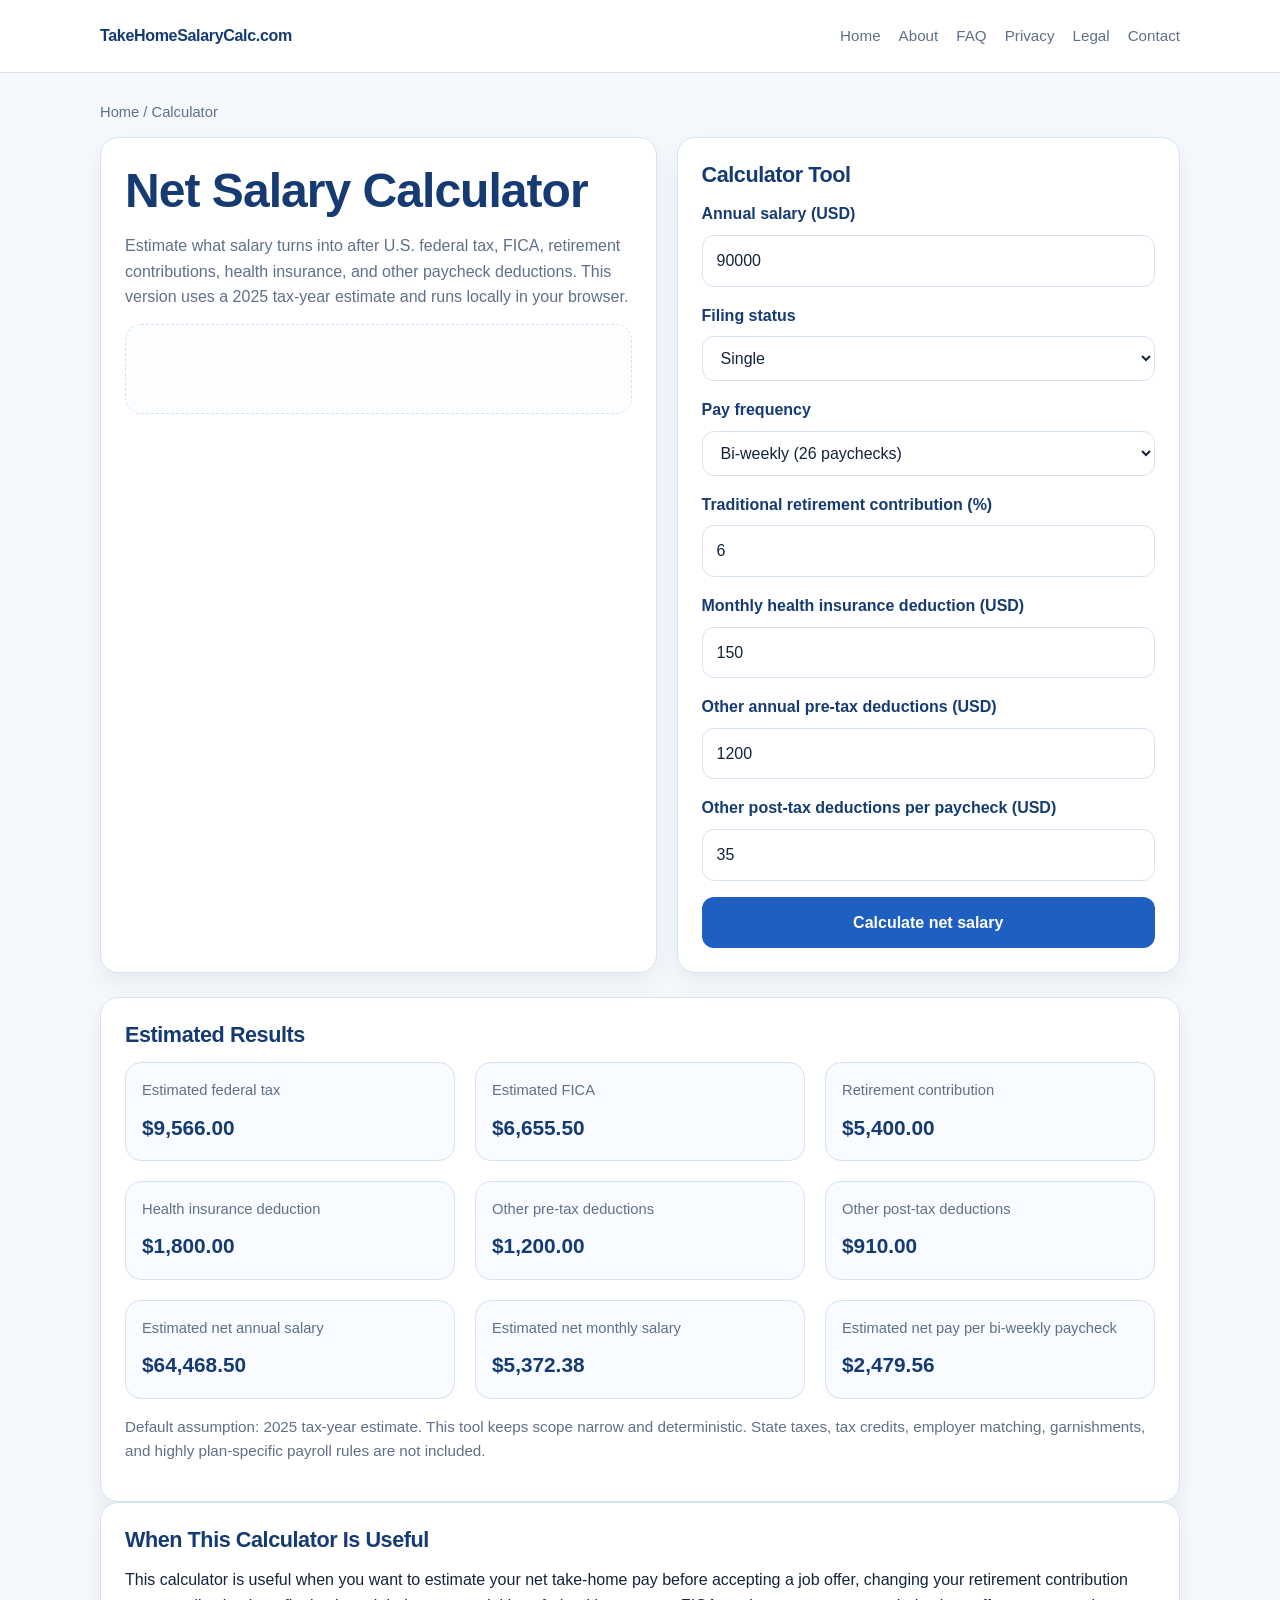
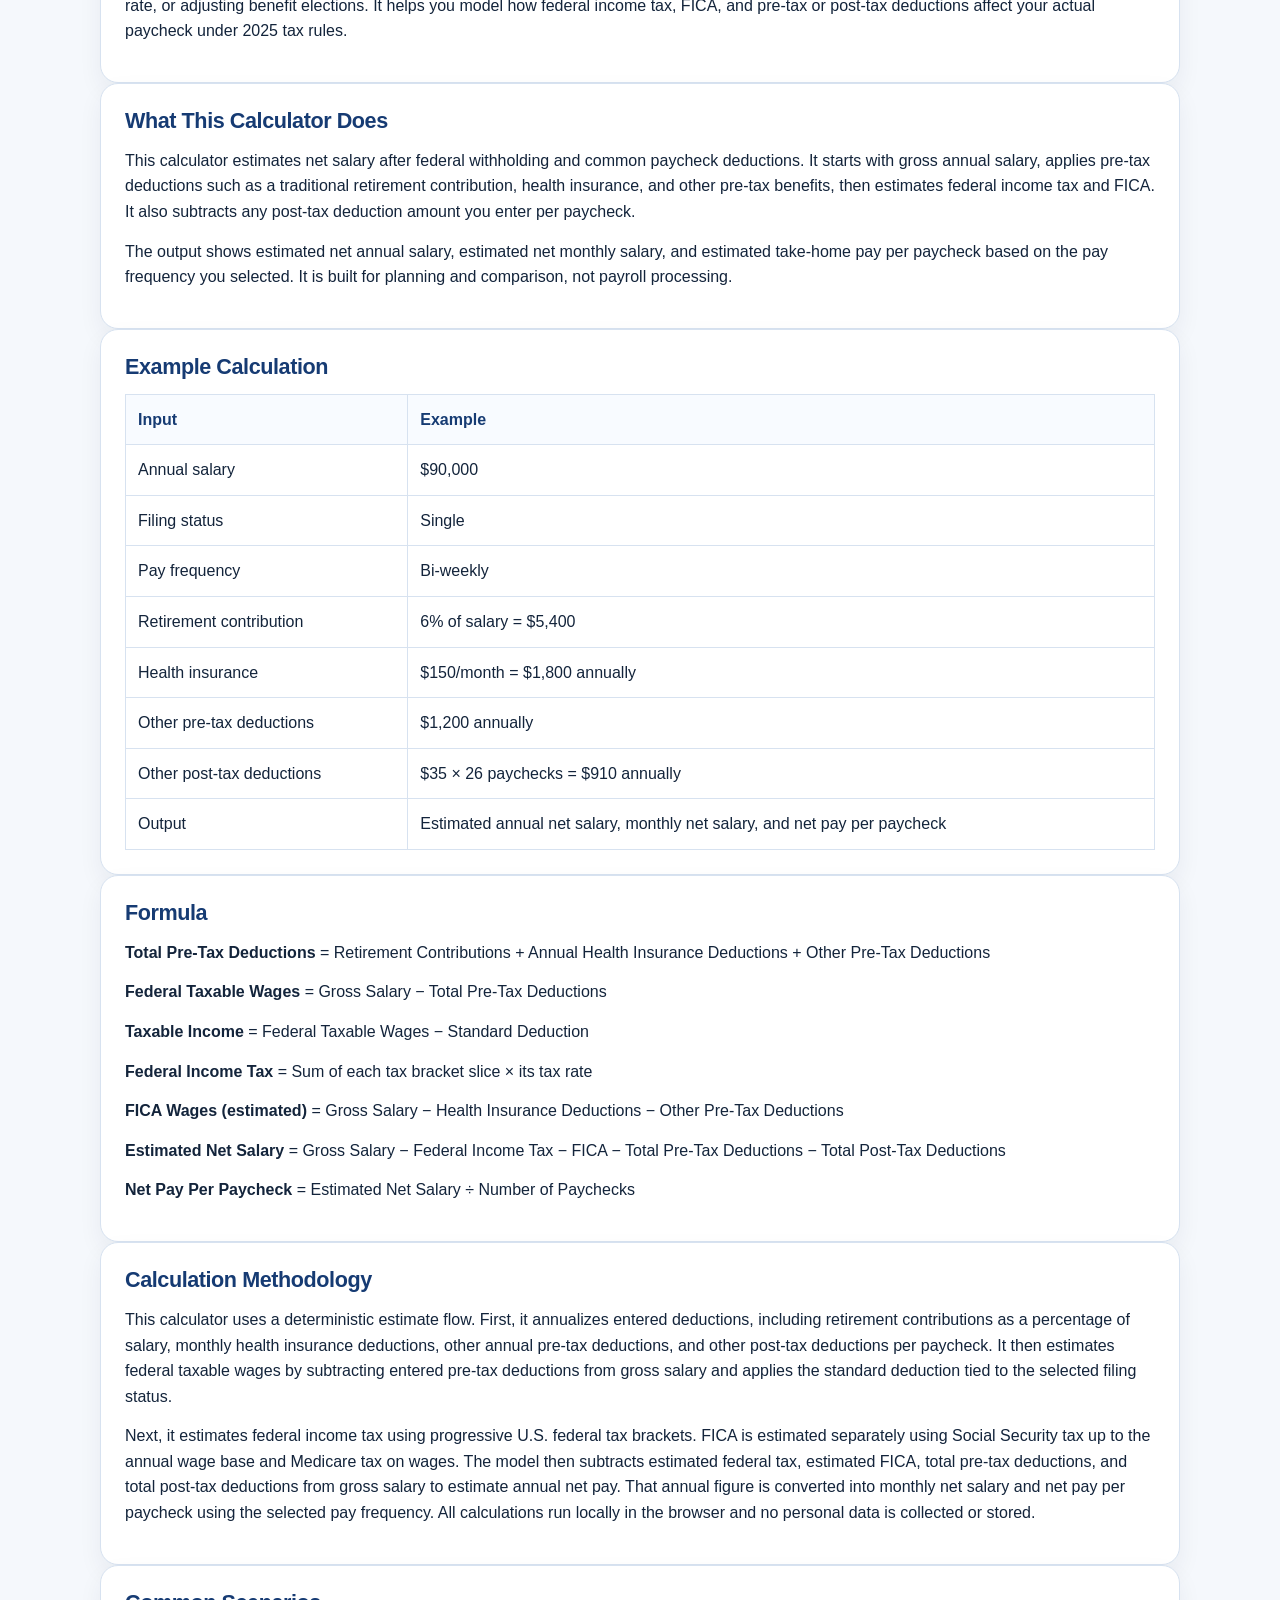
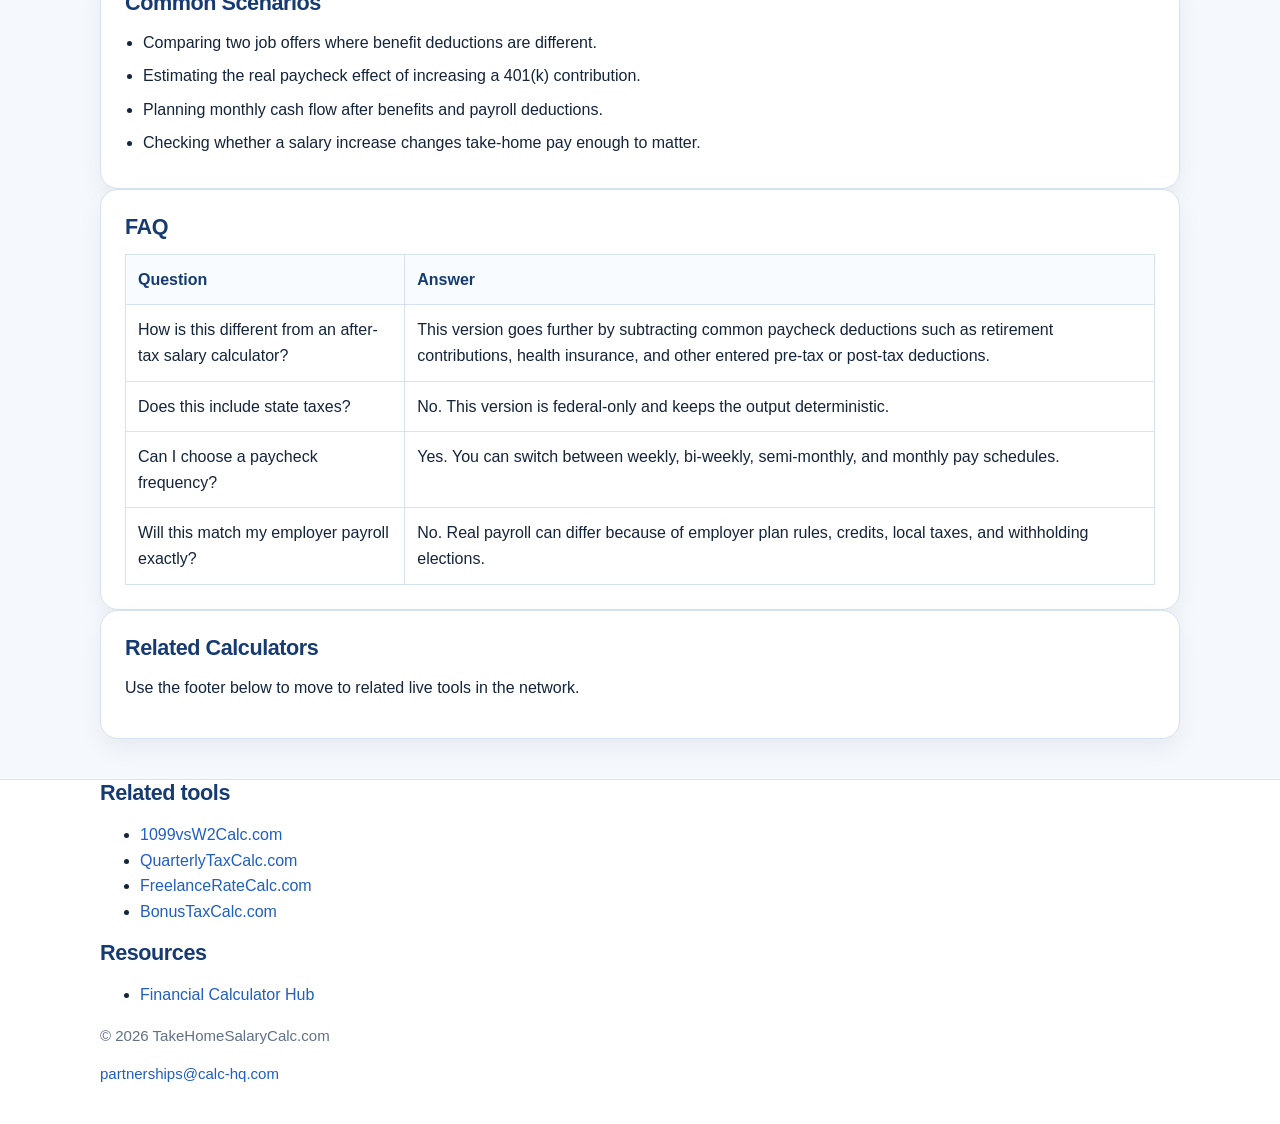
==== index.html @ 578fe87b "updated" ====
<!doctype html>
<html lang="en">
<head>
  <meta charset="utf-8">
  <meta name="viewport" content="width=device-width, initial-scale=1">
  <title>Take-Home Salary Calculator | TakeHomeSalaryCalc.com</title>
  <meta name="description" content="Estimate annual, monthly, bi-weekly, and weekly take-home salary after U.S. federal taxes and optional FICA.">
  <link rel="canonical" href="https://takehomesalarycalc.com/">
  <meta name="robots" content="index, follow">
  <meta name="google-adsense-account" content="ca-pub-7744853829365165">
  <meta property="og:title" content="Take-Home Salary Calculator | TakeHomeSalaryCalc.com">
  <meta property="og:description" content="Estimate annual, monthly, bi-weekly, and weekly take-home salary after U.S. federal taxes and optional FICA.">
  <meta property="og:type" content="website">
  <meta property="og:url" content="https://takehomesalarycalc.com/">
  <meta name="twitter:card" content="summary_large_image">
  <link rel="icon" href="/assets/favicon.svg" type="image/svg+xml">
  <script async src="https://pagead2.googlesyndication.com/pagead/js/adsbygoogle.js?client=ca-pub-7744853829365165" crossorigin="anonymous"></script>
  <link rel="stylesheet" href="styles.css">
<script type="application/ld+json">
{
  "@context": "https://schema.org",
  "@type": "WebApplication",
  "name": "Net Salary Calculator",
  "url": "https://takehomesalarycalc.com/",
  "applicationCategory": "FinanceApplication",
  "operatingSystem": "Any",
  "description": "Estimate annual net salary and per-paycheck take-home pay after U.S. federal taxes, FICA, retirement contributions, health insurance, and other paycheck deductions.",
  "offers": {
    "@type": "Offer",
    "price": "0",
    "priceCurrency": "USD"
  }
}
</script>
</head>
<body>
<header class="site-header">
    <div class="container header-inner">
      <a class="brand" href="/">TakeHomeSalaryCalc.com</a>
      <div data-site-header-nav></div>
    </div>
  </header>
<main class="container">
    <section class="hero">
      <div class="breadcrumbs">Home / Calculator</div>
      <div class="hero-grid">
        <div class="card">
          <h1>Net Salary Calculator</h1>
          <p class="muted">Estimate what salary turns into after U.S. federal tax, FICA, retirement contributions, health insurance, and other paycheck deductions. This version uses a <span data-tax-year-label>2025 tax-year estimate</span> and runs locally in your browser.</p>
          <ins class="adsbygoogle ad-slot" data-ad-client="" data-ad-slot="" data-ad-format="auto" data-full-width-responsive="true" aria-label="Advertisement"></ins>
        </div>
        <div class="card">
          <h2>Calculator Tool</h2>
          <form id="calculatorForm">
            <div>
              <label for="annualSalary">Annual salary (USD)</label>
              <input id="annualSalary" name="annualSalary" type="number" min="0" step="100" value="90000">
            </div>
            <div>
              <label for="filingStatus">Filing status</label>
              <select id="filingStatus" name="filingStatus">
                <option value="single">Single</option>
                <option value="married">Married filing jointly</option>
                <option value="hoh">Head of household</option>
              </select>
            </div>
            <div>
              <label for="payFrequency">Pay frequency</label>
              <select id="payFrequency" name="payFrequency">
                <option value="biweekly">Bi-weekly (26 paychecks)</option>
                <option value="semimonthly">Semi-monthly (24 paychecks)</option>
                <option value="weekly">Weekly (52 paychecks)</option>
                <option value="monthly">Monthly (12 paychecks)</option>
              </select>
            </div>
            <div>
              <label for="retirementPercent">Traditional retirement contribution (%)</label>
              <input id="retirementPercent" name="retirementPercent" type="number" min="0" step="0.1" value="6">
            </div>
            <div>
              <label for="monthlyHealth">Monthly health insurance deduction (USD)</label>
              <input id="monthlyHealth" name="monthlyHealth" type="number" min="0" step="1" value="150">
            </div>
            <div>
              <label for="otherPretaxAnnual">Other annual pre-tax deductions (USD)</label>
              <input id="otherPretaxAnnual" name="otherPretaxAnnual" type="number" min="0" step="1" value="1200">
            </div>
            <div>
              <label for="postTaxPerPaycheck">Other post-tax deductions per paycheck (USD)</label>
              <input id="postTaxPerPaycheck" name="postTaxPerPaycheck" type="number" min="0" step="1" value="35">
            </div>
            <button type="submit">Calculate net salary</button>
          </form>
        </div>
      </div>
    </section>

    <section>
      <div class="section-card">
        <h2>Estimated Results</h2>
        <div class="results-grid">
          <div class="result-box"><span class="result-label">Estimated federal tax</span><span id="estimatedFederalTax" class="result-value">$0.00</span></div>
          <div class="result-box"><span class="result-label">Estimated FICA</span><span id="estimatedFica" class="result-value">$0.00</span></div>
          <div class="result-box"><span class="result-label">Retirement contribution</span><span id="estimatedRetirement" class="result-value">$0.00</span></div>
          <div class="result-box"><span class="result-label">Health insurance deduction</span><span id="estimatedHealthInsurance" class="result-value">$0.00</span></div>
          <div class="result-box"><span class="result-label">Other pre-tax deductions</span><span id="estimatedOtherPretax" class="result-value">$0.00</span></div>
          <div class="result-box"><span class="result-label">Other post-tax deductions</span><span id="estimatedPostTax" class="result-value">$0.00</span></div>
          <div class="result-box"><span class="result-label">Estimated net annual salary</span><span id="estimatedNetAnnual" class="result-value">$0.00</span></div>
          <div class="result-box"><span class="result-label">Estimated net monthly salary</span><span id="estimatedNetMonthly" class="result-value">$0.00</span></div>
          <div class="result-box"><span id="perPaycheckLabel" class="result-label">Estimated net pay per bi-weekly paycheck</span><span id="estimatedNetPerPaycheck" class="result-value">$0.00</span></div>
        </div>
        <p class="notice">Default assumption: <span id="exampleTaxYear">2025 tax-year estimate</span>. This tool keeps scope narrow and deterministic. State taxes, tax credits, employer matching, garnishments, and highly plan-specific payroll rules are not included.</p>
      </div>
    </section>

    <section>
      <div class="section-card">
        <h2>When This Calculator Is Useful</h2>
        <p>This calculator is useful when you want to estimate your net take-home pay before accepting a job offer, changing your retirement contribution rate, or adjusting benefit elections. It helps you model how federal income tax, FICA, and pre-tax or post-tax deductions affect your actual paycheck under 2025 tax rules.</p>
      </div>
    </section>

    <section>
      <div class="section-card">
        <h2>What This Calculator Does</h2>
        <p>This calculator estimates net salary after federal withholding and common paycheck deductions. It starts with gross annual salary, applies pre-tax deductions such as a traditional retirement contribution, health insurance, and other pre-tax benefits, then estimates federal income tax and FICA. It also subtracts any post-tax deduction amount you enter per paycheck.</p>
        <p>The output shows estimated net annual salary, estimated net monthly salary, and estimated take-home pay per paycheck based on the pay frequency you selected. It is built for planning and comparison, not payroll processing.</p>
      </div>
    </section>

    <section>
      <div class="section-card">
        <h2>Example Calculation</h2>
        <table class="example-table">
          <tr><th>Input</th><th>Example</th></tr>
          <tr><td>Annual salary</td><td>$90,000</td></tr>
          <tr><td>Filing status</td><td>Single</td></tr>
          <tr><td>Pay frequency</td><td>Bi-weekly</td></tr>
          <tr><td>Retirement contribution</td><td>6% of salary = $5,400</td></tr>
          <tr><td>Health insurance</td><td>$150/month = $1,800 annually</td></tr>
          <tr><td>Other pre-tax deductions</td><td>$1,200 annually</td></tr>
          <tr><td>Other post-tax deductions</td><td>$35 × 26 paychecks = $910 annually</td></tr>
          <tr><td>Output</td><td>Estimated annual net salary, monthly net salary, and net pay per paycheck</td></tr>
        </table>
      </div>
    </section>

    <section>
      <div class="section-card">
        <h2>Formula</h2>
        <p><strong>Total Pre-Tax Deductions</strong> = Retirement Contributions + Annual Health Insurance Deductions + Other Pre-Tax Deductions</p>
        <p><strong>Federal Taxable Wages</strong> = Gross Salary − Total Pre-Tax Deductions</p>
        <p><strong>Taxable Income</strong> = Federal Taxable Wages − Standard Deduction</p>
        <p><strong>Federal Income Tax</strong> = Sum of each tax bracket slice × its tax rate</p>
        <p><strong>FICA Wages (estimated)</strong> = Gross Salary − Health Insurance Deductions − Other Pre-Tax Deductions</p>
        <p><strong>Estimated Net Salary</strong> = Gross Salary − Federal Income Tax − FICA − Total Pre-Tax Deductions − Total Post-Tax Deductions</p>
        <p><strong>Net Pay Per Paycheck</strong> = Estimated Net Salary ÷ Number of Paychecks</p>
      </div>
    </section>

    <section>
      <div class="section-card">
        <h2>Calculation Methodology</h2>
        <p>This calculator uses a deterministic estimate flow. First, it annualizes entered deductions, including retirement contributions as a percentage of salary, monthly health insurance deductions, other annual pre-tax deductions, and other post-tax deductions per paycheck. It then estimates federal taxable wages by subtracting entered pre-tax deductions from gross salary and applies the standard deduction tied to the selected filing status.</p>
        <p>Next, it estimates federal income tax using progressive U.S. federal tax brackets. FICA is estimated separately using Social Security tax up to the annual wage base and Medicare tax on wages. The model then subtracts estimated federal tax, estimated FICA, total pre-tax deductions, and total post-tax deductions from gross salary to estimate annual net pay. That annual figure is converted into monthly net salary and net pay per paycheck using the selected pay frequency. All calculations run locally in the browser and no personal data is collected or stored.</p>
      </div>
    </section>

    <section>
      <div class="section-card">
        <h2>Common Scenarios</h2>
        <ul class="list-tight">
          <li>Comparing two job offers where benefit deductions are different.</li>
          <li>Estimating the real paycheck effect of increasing a 401(k) contribution.</li>
          <li>Planning monthly cash flow after benefits and payroll deductions.</li>
          <li>Checking whether a salary increase changes take-home pay enough to matter.</li>
        </ul>
      </div>
    </section>

    <section>
      <div class="section-card">
        <h2>FAQ</h2>
        <table class="faq-table">
          <tr><th>Question</th><th>Answer</th></tr>
          <tr><td>How is this different from an after-tax salary calculator?</td><td>This version goes further by subtracting common paycheck deductions such as retirement contributions, health insurance, and other entered pre-tax or post-tax deductions.</td></tr>
          <tr><td>Does this include state taxes?</td><td>No. This version is federal-only and keeps the output deterministic.</td></tr>
          <tr><td>Can I choose a paycheck frequency?</td><td>Yes. You can switch between weekly, bi-weekly, semi-monthly, and monthly pay schedules.</td></tr>
          <tr><td>Will this match my employer payroll exactly?</td><td>No. Real payroll can differ because of employer plan rules, credits, local taxes, and withholding elections.</td></tr>
        </table>
      </div>
    </section>

    <section>
      <div class="section-card">
        <h2>Related Calculators</h2>
        <p>Use the footer below to move to related live tools in the network.</p>
      </div>
    </section>
  </main>
<footer class="site-footer">
    <div class="container" id="site-footer"></div>
  </footer>
  <script src="/assets/config.js"></script>
  <script src="/assets/network.js"></script>
  <script src="/assets/footer.js"></script>
  <script src="/assets/ads.js"></script>
  <script src="/assets/app.js"></script>
</body>
</html>
---- styles.css ----
:root {
  --bg: #f5f8fc;
  --panel: #ffffff;
  --panel-2: #f8fbff;
  --text: #13243b;
  --muted: #5f7088;
  --border: #d7e2f0;
  --accent: #1f5fbf;
  --accent-2: #163b73;
  --success: #0f7a43;
}
* { box-sizing: border-box; }
html { scroll-behavior: smooth; }
body {
  margin: 0;
  font-family: -apple-system, BlinkMacSystemFont, 'Segoe UI', sans-serif;
  background: var(--bg);
  color: var(--text);
  line-height: 1.6;
}
a { color: var(--accent); text-decoration: none; }
a:hover { text-decoration: underline; }
.container {
  width: min(1080px, calc(100% - 32px));
  margin: 0 auto;
}
.site-header {
  border-bottom: 1px solid var(--border);
  background: #ffffff;
  position: sticky;
  top: 0;
  z-index: 10;
}
.header-inner {
  display: flex;
  align-items: center;
  justify-content: space-between;
  gap: 16px;
  min-height: 72px;
}
.brand {
  font-weight: 800;
  letter-spacing: -0.02em;
  color: var(--accent-2);
}
.header-nav {
  display: flex;
  flex-wrap: wrap;
  gap: 14px 18px;
}
.header-nav a {
  color: var(--muted);
  font-size: 0.95rem;
}
.header-nav a:hover,
.header-nav a:focus {
  color: var(--accent-2);
}
.hero {
  padding: 28px 0 24px;
}
.hero-grid,
.footer-grid,
.results-grid {
  display: grid;
  gap: 20px;
}
.hero-grid {
  grid-template-columns: 1.05fr 0.95fr;
}
.results-grid {
  grid-template-columns: repeat(3, minmax(0, 1fr));
}
.card,
.section-card {
  background: var(--panel);
  border: 1px solid var(--border);
  border-radius: 18px;
  padding: 24px;
  box-shadow: 0 10px 25px rgba(16, 42, 67, 0.06);
}
h1, h2, h3, h4 {
  line-height: 1.2;
  letter-spacing: -0.02em;
  margin-top: 0;
  color: var(--accent-2);
}
h1 { font-size: clamp(2rem, 4vw, 3rem); margin-bottom: 14px; }
h2 { font-size: 1.35rem; margin-bottom: 14px; }
h3 { font-size: 1.1rem; }
p { margin: 0 0 14px; }
.muted { color: var(--muted); }
label {
  display: block;
  font-weight: 600;
  margin-bottom: 8px;
  color: var(--accent-2);
}
input, select, button {
  width: 100%;
  font: inherit;
  border-radius: 12px;
}
input, select {
  padding: 12px 14px;
  border: 1px solid var(--border);
  background: #fff;
  color: var(--text);
  margin-bottom: 16px;
}
input:focus, select:focus {
  outline: 3px solid rgba(31, 95, 191, 0.15);
  border-color: var(--accent);
}
.checkbox-row {
  display: flex;
  align-items: flex-start;
  gap: 10px;
  margin: 4px 0 16px;
}
.checkbox-row input {
  width: auto;
  margin: 4px 0 0;
}
.checkbox-row label {
  margin: 0;
  font-weight: 500;
  color: var(--text);
}
button {
  padding: 13px 16px;
  border: 0;
  background: var(--accent);
  color: #fff;
  font-weight: 700;
  cursor: pointer;
}
button:hover { background: #184d9c; }
.result-box {
  background: var(--panel-2);
  border: 1px solid var(--border);
  border-radius: 16px;
  padding: 16px;
}
.result-label {
  display: block;
  font-size: 0.92rem;
  color: var(--muted);
  margin-bottom: 8px;
}
.result-value {
  display: block;
  font-weight: 800;
  font-size: 1.3rem;
  color: var(--accent-2);
}
.notice {
  font-size: 0.95rem;
  color: var(--muted);
  margin-top: 16px;
}
.ad-slot {
  min-height: 90px;
  border: 1px dashed var(--border);
  border-radius: 16px;
  display: grid;
  place-items: center;
  color: var(--muted);
  background: #fbfdff;
}
.breadcrumbs {
  font-size: 0.92rem;
  color: var(--muted);
  margin-bottom: 12px;
}
.example-table,
.faq-table {
  width: 100%;
  border-collapse: collapse;
}
.example-table th,
.example-table td,
.faq-table th,
.faq-table td {
  border: 1px solid var(--border);
  padding: 12px;
  text-align: left;
  vertical-align: top;
}
.example-table th,
.faq-table th {
  background: var(--panel-2);
  color: var(--accent-2);
}
.list-tight {
  margin: 0;
  padding-left: 18px;
}
.list-tight li { margin-bottom: 8px; }
.site-footer {
  margin-top: 40px;
  border-top: 1px solid var(--border);
  background: #ffffff;
}
.footer-grid {
  grid-template-columns: 1fr 1.5fr 0.9fr;
  padding: 28px 0 8px;
}
.footer-nav-links,
.footer-links {
  list-style: none;
  margin: 0;
  padding: 0;
}
.footer-nav-links li,
.footer-links li {
  margin-bottom: 12px;
}
.footer-links li a {
  display: inline-block;
  margin-bottom: 2px;
}
.footer-links li span,
.footer-empty,
.footer-meta {
  display: block;
  color: var(--muted);
  font-size: 0.94rem;
}
.footer-meta {
  padding: 0 0 24px;
  margin: 0;
}
@media (max-width: 860px) {
  .hero-grid, .footer-grid, .results-grid { grid-template-columns: 1fr; }
  .header-inner { align-items: flex-start; flex-direction: column; padding: 14px 0; }
}
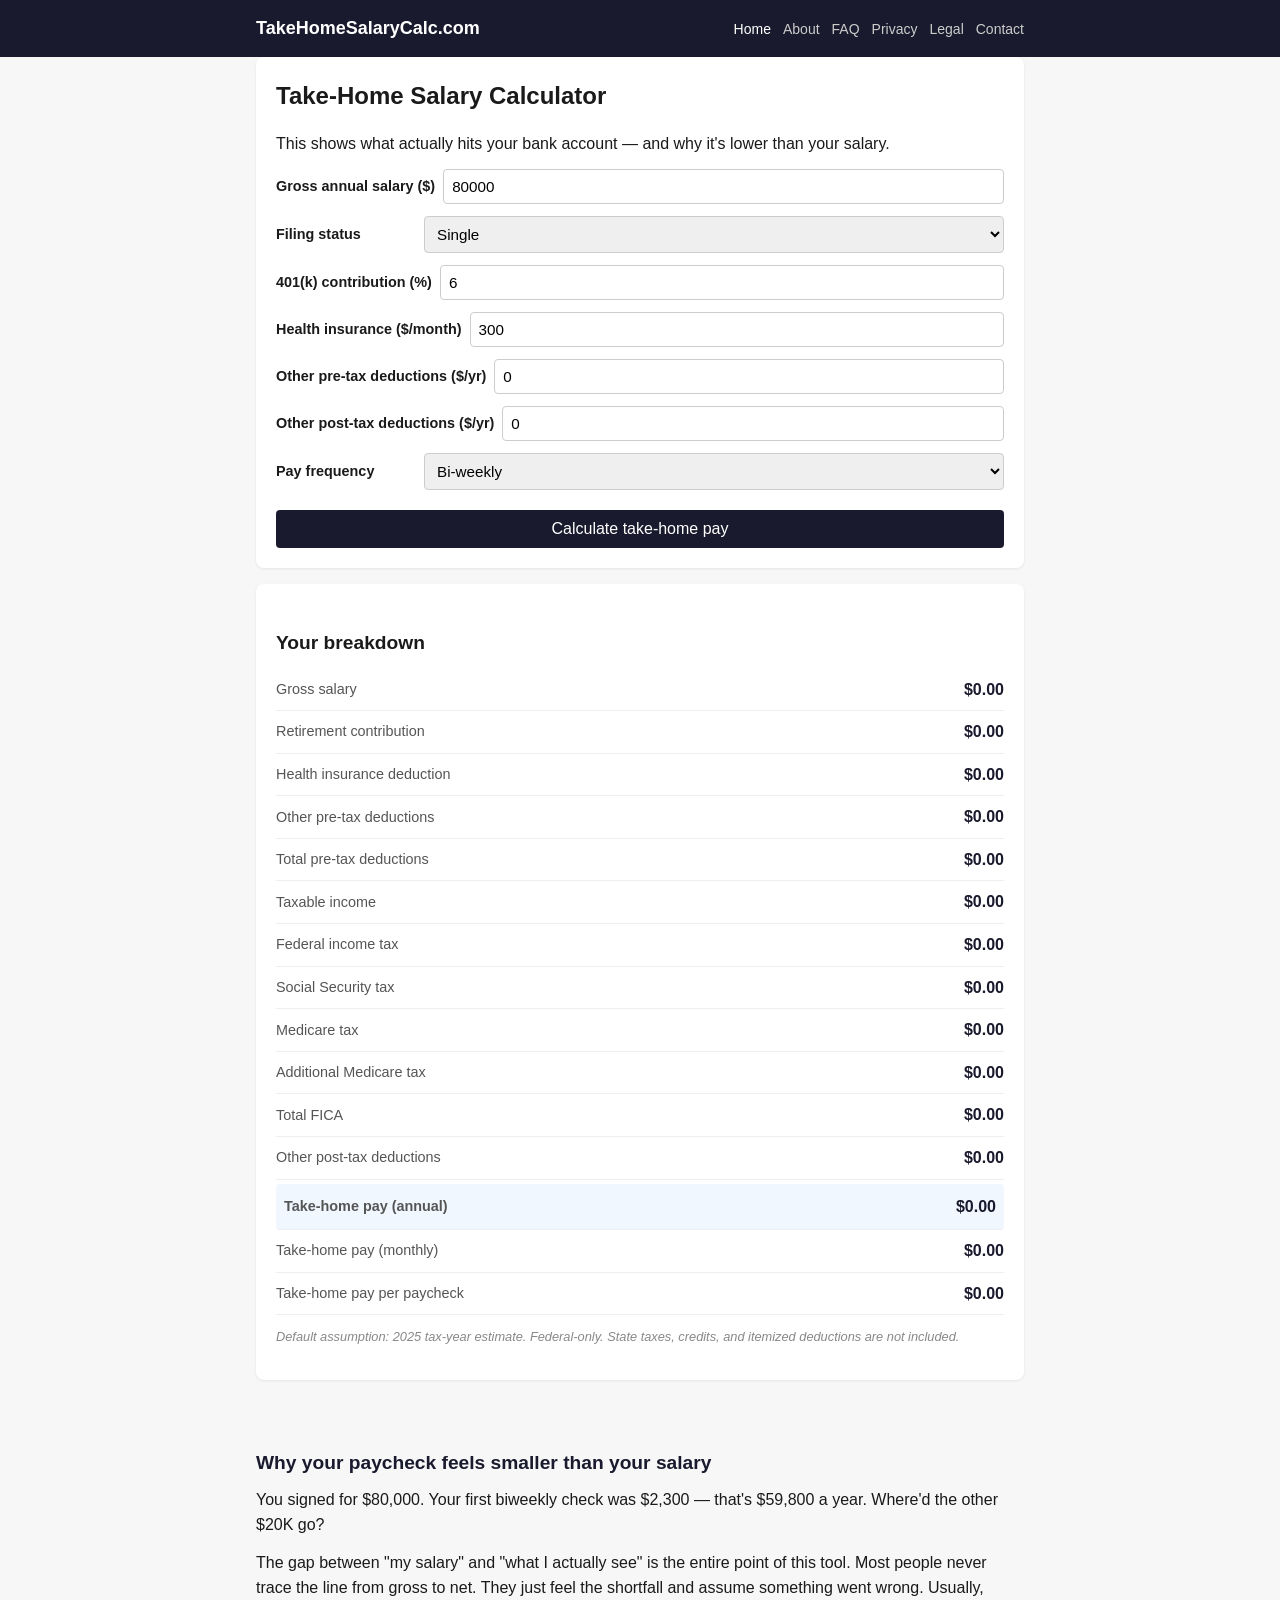
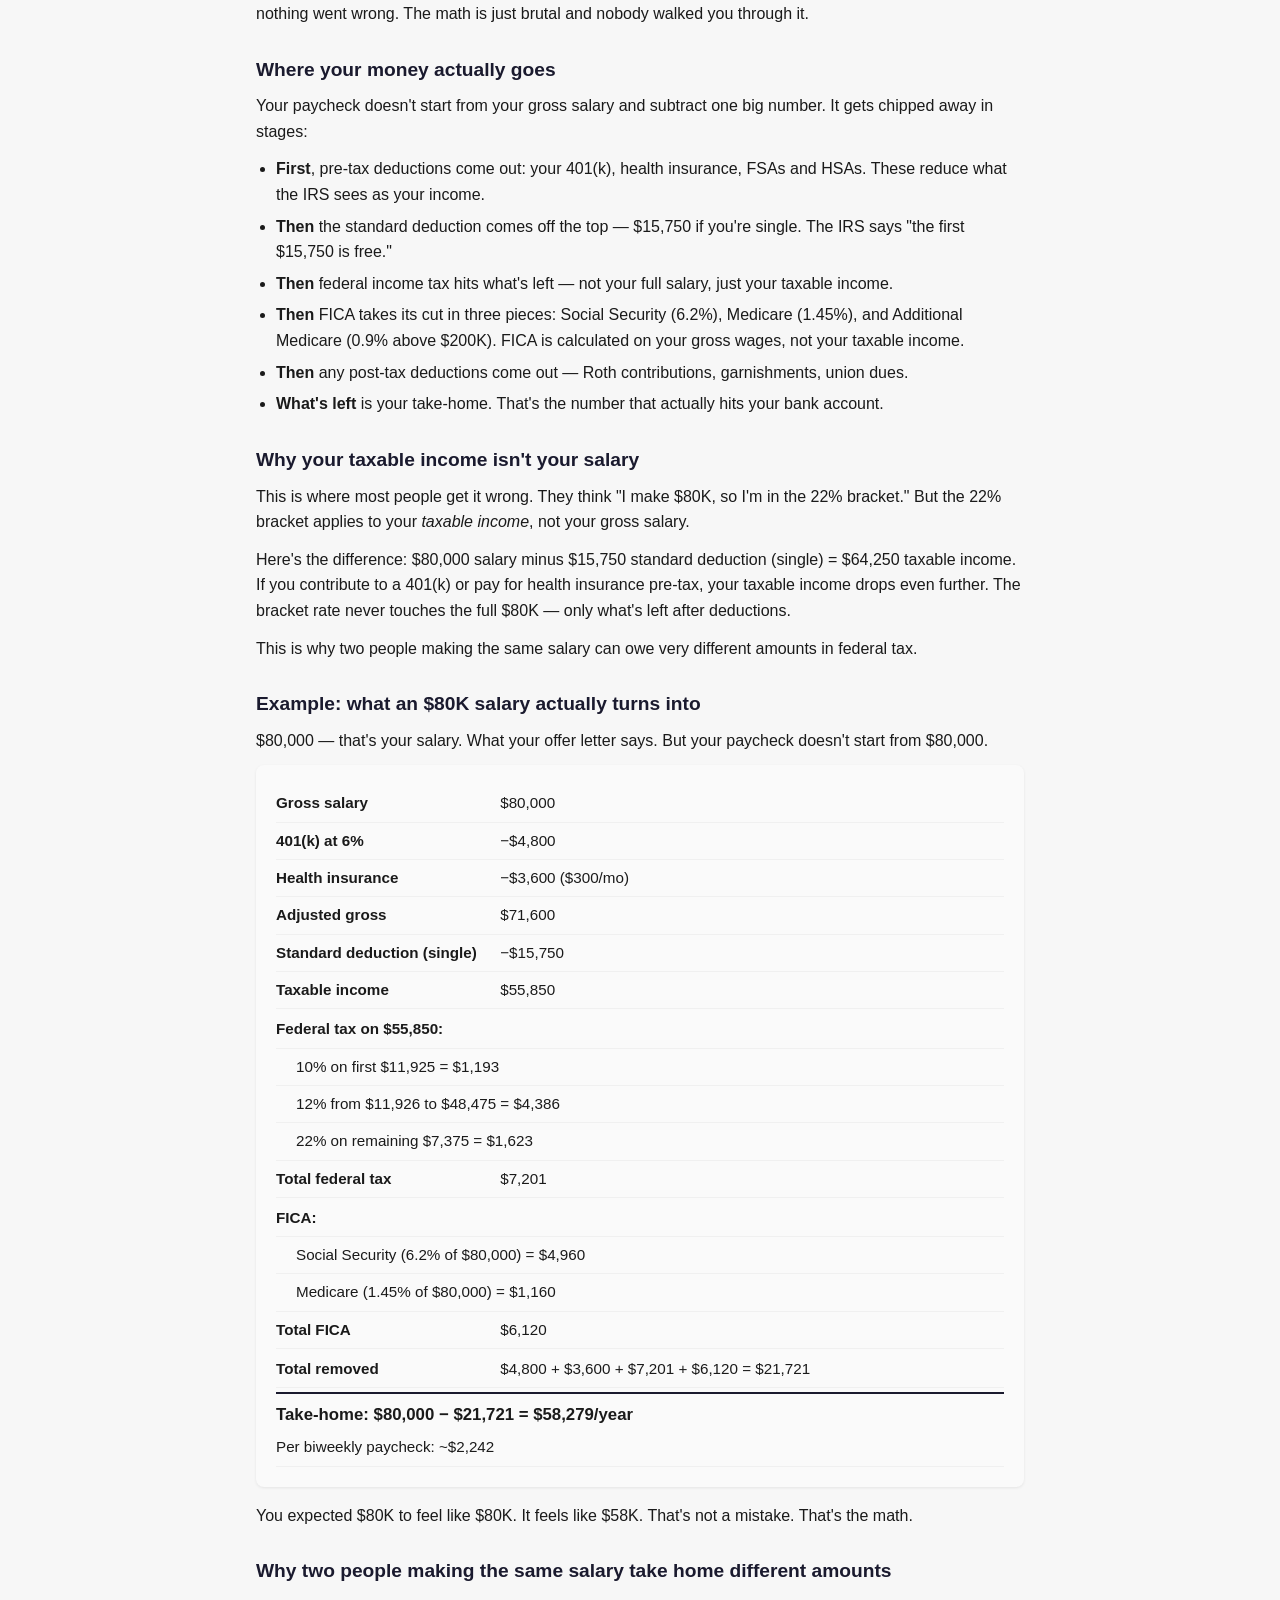
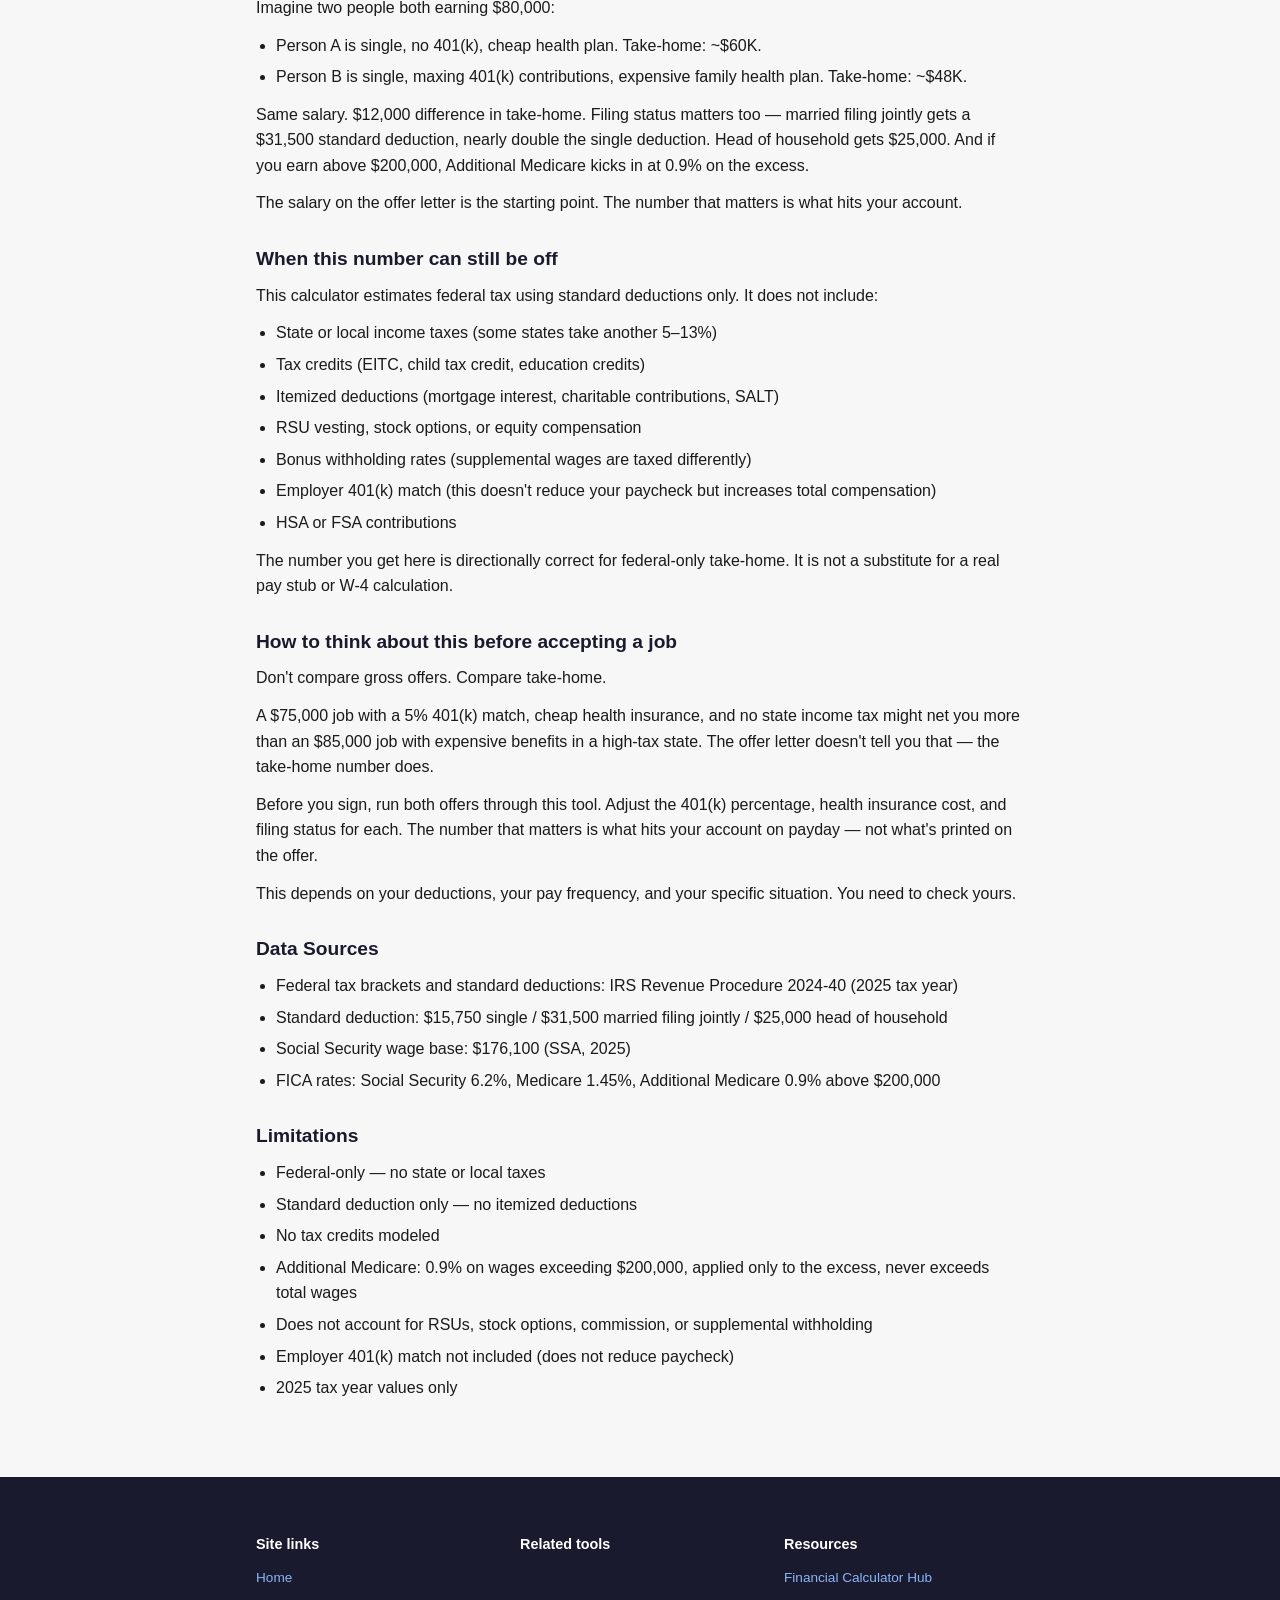
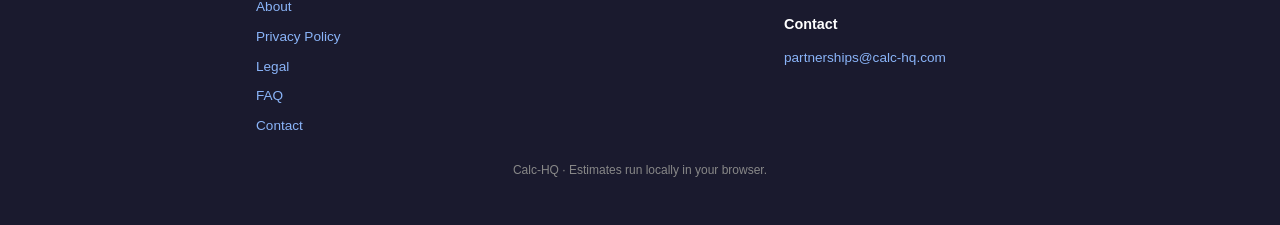
==== commit f810a1f0: "Full rebuild: 2025 deductions, Additional Medicare, canonical network.js, authority content, framewo" ====
--- a/index.html
+++ b/index.html
@@ -2,209 +2,190 @@
 <html lang="en">
 <head>
   <meta charset="utf-8">
-  <meta name="viewport" content="width=device-width, initial-scale=1">
+  <meta name="viewport" content="width=device-width,initial-scale=1">
   <title>Take-Home Salary Calculator | TakeHomeSalaryCalc.com</title>
-  <meta name="description" content="Estimate annual, monthly, bi-weekly, and weekly take-home salary after U.S. federal taxes and optional FICA.">
+  <meta name="description" content="See what actually hits your bank account after federal taxes, FICA, and deductions — and why your paycheck is lower than your salary.">
   <link rel="canonical" href="https://takehomesalarycalc.com/">
-  <meta name="robots" content="index, follow">
+  <meta name="robots" content="index,follow">
   <meta name="google-adsense-account" content="ca-pub-7744853829365165">
   <meta property="og:title" content="Take-Home Salary Calculator | TakeHomeSalaryCalc.com">
-  <meta property="og:description" content="Estimate annual, monthly, bi-weekly, and weekly take-home salary after U.S. federal taxes and optional FICA.">
+  <meta property="og:description" content="See what actually hits your bank account after federal taxes, FICA, and deductions.">
   <meta property="og:type" content="website">
   <meta property="og:url" content="https://takehomesalarycalc.com/">
   <meta name="twitter:card" content="summary_large_image">
   <link rel="icon" href="/assets/favicon.svg" type="image/svg+xml">
   <script async src="https://pagead2.googlesyndication.com/pagead/js/adsbygoogle.js?client=ca-pub-7744853829365165" crossorigin="anonymous"></script>
-  <link rel="stylesheet" href="styles.css">
+  <link rel="stylesheet" href="styles.css?v=takehome-0502">
 <script type="application/ld+json">
 {
-  "@context": "https://schema.org",
-  "@type": "WebApplication",
-  "name": "Net Salary Calculator",
-  "url": "https://takehomesalarycalc.com/",
-  "applicationCategory": "FinanceApplication",
-  "operatingSystem": "Any",
-  "description": "Estimate annual net salary and per-paycheck take-home pay after U.S. federal taxes, FICA, retirement contributions, health insurance, and other paycheck deductions.",
-  "offers": {
-    "@type": "Offer",
-    "price": "0",
-    "priceCurrency": "USD"
-  }
+  "@context":"https://schema.org",
+  "@type":"WebApplication",
+  "name":"Take-Home Salary Calculator",
+  "url":"https://takehomesalarycalc.com/",
+  "applicationCategory":"FinanceApplication",
+  "operatingSystem":"All",
+  "offers":{"@type":"Offer","price":"0","priceCurrency":"USD"},
+  "description":"Estimate take-home salary after federal taxes, FICA, and deductions."
 }
 </script>
 </head>
 <body>
 <header class="site-header">
-    <div class="container header-inner">
-      <a class="brand" href="/">TakeHomeSalaryCalc.com</a>
-      <div data-site-header-nav></div>
+  <div class="container header-inner">
+    <a class="brand" href="/">TakeHomeSalaryCalc.com</a>
+    <div data-site-header-nav></div>
+  </div>
+</header>
+
+<main class="container">
+  <div class="adsense-unit" data-active="false" aria-label="Ad slot (inactive)"></div>
+
+  <section class="section-card">
+    <h1>Take-Home Salary Calculator</h1>
+    <p>This shows what actually hits your bank account — and why it's lower than your salary.</p>
+    <form id="salaryForm" class="calc-form">
+      <div class="form-row"><label for="grossSalary">Gross annual salary ($)</label><input id="grossSalary" type="number" min="0" step="1000" value="80000" required></div>
+      <div class="form-row"><label for="filingStatus">Filing status</label><select id="filingStatus"><option value="single">Single</option><option value="married">Married filing jointly</option><option value="hoh">Head of household</option></select></div>
+      <div class="form-row"><label for="retirementPct">401(k) contribution (%)</label><input id="retirementPct" type="number" min="0" max="100" step="0.5" value="6"></div>
+      <div class="form-row"><label for="monthlyHealth">Health insurance ($/month)</label><input id="monthlyHealth" type="number" min="0" step="50" value="300"></div>
+      <div class="form-row"><label for="otherPretax">Other pre-tax deductions ($/yr)</label><input id="otherPretax" type="number" min="0" step="100" value="0"></div>
+      <div class="form-row"><label for="otherPosttax">Other post-tax deductions ($/yr)</label><input id="otherPosttax" type="number" min="0" step="100" value="0"></div>
+      <div class="form-row"><label for="payFrequency">Pay frequency</label><select id="payFrequency"><option value="biweekly">Bi-weekly</option><option value="semimonthly">Semi-monthly</option><option value="monthly">Monthly</option><option value="weekly">Weekly</option></select></div>
+      <button type="submit">Calculate take-home pay</button>
+    </form>
+  </section>
+
+  <section class="section-card">
+    <h2>Your breakdown</h2>
+    <div class="result-box"><span class="result-label">Gross salary</span><span id="grossSalary" class="result-value">$0.00</span></div>
+    <div class="result-box"><span class="result-label">Retirement contribution</span><span id="retirementContribution" class="result-value">$0.00</span></div>
+    <div class="result-box"><span class="result-label">Health insurance deduction</span><span id="healthInsurance" class="result-value">$0.00</span></div>
+    <div class="result-box"><span class="result-label">Other pre-tax deductions</span><span id="otherPretax" class="result-value">$0.00</span></div>
+    <div class="result-box"><span class="result-label">Total pre-tax deductions</span><span id="totalPretax" class="result-value">$0.00</span></div>
+    <div class="result-box"><span class="result-label">Taxable income</span><span id="taxableIncome" class="result-value">$0.00</span></div>
+    <div class="result-box"><span class="result-label">Federal income tax</span><span id="federalTax" class="result-value">$0.00</span></div>
+    <div class="result-box"><span class="result-label">Social Security tax</span><span id="socialSecurityTax" class="result-value">$0.00</span></div>
+    <div class="result-box"><span class="result-label">Medicare tax</span><span id="medicareTax" class="result-value">$0.00</span></div>
+    <div class="result-box"><span class="result-label">Additional Medicare tax</span><span id="additionalMedicareTax" class="result-value">$0.00</span></div>
+    <div class="result-box"><span class="result-label">Total FICA</span><span id="totalFica" class="result-value">$0.00</span></div>
+    <div class="result-box"><span class="result-label">Other post-tax deductions</span><span id="otherPosttax" class="result-value">$0.00</span></div>
+    <div class="result-box highlight"><span class="result-label"><strong>Take-home pay (annual)</strong></span><span id="netAnnual" class="result-value">$0.00</span></div>
+    <div class="result-box"><span class="result-label">Take-home pay (monthly)</span><span id="netMonthly" class="result-value">$0.00</span></div>
+    <div class="result-box"><span id="perPaycheckLabel" class="result-label">Take-home pay per paycheck</span><span id="netPerPaycheck" class="result-value">$0.00</span></div>
+    <p class="notice">Default assumption: <span id="exampleTaxYear">2025 tax-year estimate</span>. Federal-only. State taxes, credits, and itemized deductions are not included.</p>
+  </section>
+
+  <div class="adsense-unit" data-active="false" aria-label="Ad slot (inactive)"></div>
+
+  <section class="page-copy">
+
+    <h2>Why your paycheck feels smaller than your salary</h2>
+    <p>You signed for $80,000. Your first biweekly check was $2,300 — that's $59,800 a year. Where'd the other $20K go?</p>
+    <p>The gap between "my salary" and "what I actually see" is the entire point of this tool. Most people never trace the line from gross to net. They just feel the shortfall and assume something went wrong. Usually, nothing went wrong. The math is just brutal and nobody walked you through it.</p>
+
+    <h2>Where your money actually goes</h2>
+    <p>Your paycheck doesn't start from your gross salary and subtract one big number. It gets chipped away in stages:</p>
+    <ul>
+      <li><strong>First</strong>, pre-tax deductions come out: your 401(k), health insurance, FSAs and HSAs. These reduce what the IRS sees as your income.</li>
+      <li><strong>Then</strong> the standard deduction comes off the top — $15,750 if you're single. The IRS says "the first $15,750 is free."</li>
+      <li><strong>Then</strong> federal income tax hits what's left — not your full salary, just your taxable income.</li>
+      <li><strong>Then</strong> FICA takes its cut in three pieces: Social Security (6.2%), Medicare (1.45%), and Additional Medicare (0.9% above $200K). FICA is calculated on your gross wages, not your taxable income.</li>
+      <li><strong>Then</strong> any post-tax deductions come out — Roth contributions, garnishments, union dues.</li>
+      <li><strong>What's left</strong> is your take-home. That's the number that actually hits your bank account.</li>
+    </ul>
+
+    <h2>Why your taxable income isn't your salary</h2>
+    <p>This is where most people get it wrong. They think "I make $80K, so I'm in the 22% bracket." But the 22% bracket applies to your <em>taxable income</em>, not your gross salary.</p>
+    <p>Here's the difference: $80,000 salary minus $15,750 standard deduction (single) = $64,250 taxable income. If you contribute to a 401(k) or pay for health insurance pre-tax, your taxable income drops even further. The bracket rate never touches the full $80K — only what's left after deductions.</p>
+    <p>This is why two people making the same salary can owe very different amounts in federal tax.</p>
+
+    <h2>Example: what an $80K salary actually turns into</h2>
+    <p>$80,000 — that's your salary. What your offer letter says. But your paycheck doesn't start from $80,000.</p>
+
+    <div class="section-card" style="background:#fafafa">
+      <div class="breakdown-line"><strong>Gross salary</strong> $80,000</div>
+      <div class="breakdown-line"><strong>401(k) at 6%</strong> −$4,800</div>
+      <div class="breakdown-line"><strong>Health insurance</strong> −$3,600 ($300/mo)</div>
+      <div class="breakdown-line"><strong>Adjusted gross</strong> $71,600</div>
+      <div class="breakdown-line"><strong>Standard deduction (single)</strong> −$15,750</div>
+      <div class="breakdown-line"><strong>Taxable income</strong> $55,850</div>
+      <div class="breakdown-line" style="padding-top:8px"><strong>Federal tax on $55,850:</strong></div>
+      <div class="breakdown-line" style="padding-left:20px">10% on first $11,925 = $1,193</div>
+      <div class="breakdown-line" style="padding-left:20px">12% from $11,926 to $48,475 = $4,386</div>
+      <div class="breakdown-line" style="padding-left:20px">22% on remaining $7,375 = $1,623</div>
+      <div class="breakdown-line"><strong>Total federal tax</strong> $7,201</div>
+      <div class="breakdown-line" style="padding-top:8px"><strong>FICA:</strong></div>
+      <div class="breakdown-line" style="padding-left:20px">Social Security (6.2% of $80,000) = $4,960</div>
+      <div class="breakdown-line" style="padding-left:20px">Medicare (1.45% of $80,000) = $1,160</div>
+      <div class="breakdown-line"><strong>Total FICA</strong> $6,120</div>
+      <div class="breakdown-line" style="padding-top:8px"><strong>Total removed</strong> $4,800 + $3,600 + $7,201 + $6,120 = $21,721</div>
+      <div class="breakdown-total">Take-home: $80,000 − $21,721 = $58,279/year</div>
+      <div class="breakdown-line">Per biweekly paycheck: ~$2,242</div>
     </div>
-  </header>
-<main class="container">
-    <section class="hero">
-      <div class="breadcrumbs">Home / Calculator</div>
-      <div class="hero-grid">
-        <div class="card">
-          <h1>Net Salary Calculator</h1>
-          <p class="muted">Estimate what salary turns into after U.S. federal tax, FICA, retirement contributions, health insurance, and other paycheck deductions. This version uses a <span data-tax-year-label>2025 tax-year estimate</span> and runs locally in your browser.</p>
-          <ins class="adsbygoogle ad-slot" data-ad-client="" data-ad-slot="" data-ad-format="auto" data-full-width-responsive="true" aria-label="Advertisement"></ins>
-        </div>
-        <div class="card">
-          <h2>Calculator Tool</h2>
-          <form id="calculatorForm">
-            <div>
-              <label for="annualSalary">Annual salary (USD)</label>
-              <input id="annualSalary" name="annualSalary" type="number" min="0" step="100" value="90000">
-            </div>
-            <div>
-              <label for="filingStatus">Filing status</label>
-              <select id="filingStatus" name="filingStatus">
-                <option value="single">Single</option>
-                <option value="married">Married filing jointly</option>
-                <option value="hoh">Head of household</option>
-              </select>
-            </div>
-            <div>
-              <label for="payFrequency">Pay frequency</label>
-              <select id="payFrequency" name="payFrequency">
-                <option value="biweekly">Bi-weekly (26 paychecks)</option>
-                <option value="semimonthly">Semi-monthly (24 paychecks)</option>
-                <option value="weekly">Weekly (52 paychecks)</option>
-                <option value="monthly">Monthly (12 paychecks)</option>
-              </select>
-            </div>
-            <div>
-              <label for="retirementPercent">Traditional retirement contribution (%)</label>
-              <input id="retirementPercent" name="retirementPercent" type="number" min="0" step="0.1" value="6">
-            </div>
-            <div>
-              <label for="monthlyHealth">Monthly health insurance deduction (USD)</label>
-              <input id="monthlyHealth" name="monthlyHealth" type="number" min="0" step="1" value="150">
-            </div>
-            <div>
-              <label for="otherPretaxAnnual">Other annual pre-tax deductions (USD)</label>
-              <input id="otherPretaxAnnual" name="otherPretaxAnnual" type="number" min="0" step="1" value="1200">
-            </div>
-            <div>
-              <label for="postTaxPerPaycheck">Other post-tax deductions per paycheck (USD)</label>
-              <input id="postTaxPerPaycheck" name="postTaxPerPaycheck" type="number" min="0" step="1" value="35">
-            </div>
-            <button type="submit">Calculate net salary</button>
-          </form>
-        </div>
-      </div>
-    </section>
 
-    <section>
-      <div class="section-card">
-        <h2>Estimated Results</h2>
-        <div class="results-grid">
-          <div class="result-box"><span class="result-label">Estimated federal tax</span><span id="estimatedFederalTax" class="result-value">$0.00</span></div>
-          <div class="result-box"><span class="result-label">Estimated FICA</span><span id="estimatedFica" class="result-value">$0.00</span></div>
-          <div class="result-box"><span class="result-label">Retirement contribution</span><span id="estimatedRetirement" class="result-value">$0.00</span></div>
-          <div class="result-box"><span class="result-label">Health insurance deduction</span><span id="estimatedHealthInsurance" class="result-value">$0.00</span></div>
-          <div class="result-box"><span class="result-label">Other pre-tax deductions</span><span id="estimatedOtherPretax" class="result-value">$0.00</span></div>
-          <div class="result-box"><span class="result-label">Other post-tax deductions</span><span id="estimatedPostTax" class="result-value">$0.00</span></div>
-          <div class="result-box"><span class="result-label">Estimated net annual salary</span><span id="estimatedNetAnnual" class="result-value">$0.00</span></div>
-          <div class="result-box"><span class="result-label">Estimated net monthly salary</span><span id="estimatedNetMonthly" class="result-value">$0.00</span></div>
-          <div class="result-box"><span id="perPaycheckLabel" class="result-label">Estimated net pay per bi-weekly paycheck</span><span id="estimatedNetPerPaycheck" class="result-value">$0.00</span></div>
-        </div>
-        <p class="notice">Default assumption: <span id="exampleTaxYear">2025 tax-year estimate</span>. This tool keeps scope narrow and deterministic. State taxes, tax credits, employer matching, garnishments, and highly plan-specific payroll rules are not included.</p>
-      </div>
-    </section>
+    <p>You expected $80K to feel like $80K. It feels like $58K. That's not a mistake. That's the math.</p>
 
-    <section>
-      <div class="section-card">
-        <h2>When This Calculator Is Useful</h2>
-        <p>This calculator is useful when you want to estimate your net take-home pay before accepting a job offer, changing your retirement contribution rate, or adjusting benefit elections. It helps you model how federal income tax, FICA, and pre-tax or post-tax deductions affect your actual paycheck under 2025 tax rules.</p>
-      </div>
-    </section>
+    <h2>Why two people making the same salary take home different amounts</h2>
+    <p>Imagine two people both earning $80,000:</p>
+    <ul>
+      <li>Person A is single, no 401(k), cheap health plan. Take-home: ~$60K.</li>
+      <li>Person B is single, maxing 401(k) contributions, expensive family health plan. Take-home: ~$48K.</li>
+    </ul>
+    <p>Same salary. $12,000 difference in take-home. Filing status matters too — married filing jointly gets a $31,500 standard deduction, nearly double the single deduction. Head of household gets $25,000. And if you earn above $200,000, Additional Medicare kicks in at 0.9% on the excess.</p>
+    <p>The salary on the offer letter is the starting point. The number that matters is what hits your account.</p>
 
-    <section>
-      <div class="section-card">
-        <h2>What This Calculator Does</h2>
-        <p>This calculator estimates net salary after federal withholding and common paycheck deductions. It starts with gross annual salary, applies pre-tax deductions such as a traditional retirement contribution, health insurance, and other pre-tax benefits, then estimates federal income tax and FICA. It also subtracts any post-tax deduction amount you enter per paycheck.</p>
-        <p>The output shows estimated net annual salary, estimated net monthly salary, and estimated take-home pay per paycheck based on the pay frequency you selected. It is built for planning and comparison, not payroll processing.</p>
-      </div>
-    </section>
+    <h2>When this number can still be off</h2>
+    <p>This calculator estimates federal tax using standard deductions only. It does not include:</p>
+    <ul>
+      <li>State or local income taxes (some states take another 5–13%)</li>
+      <li>Tax credits (EITC, child tax credit, education credits)</li>
+      <li>Itemized deductions (mortgage interest, charitable contributions, SALT)</li>
+      <li>RSU vesting, stock options, or equity compensation</li>
+      <li>Bonus withholding rates (supplemental wages are taxed differently)</li>
+      <li>Employer 401(k) match (this doesn't reduce your paycheck but increases total compensation)</li>
+      <li>HSA or FSA contributions</li>
+    </ul>
+    <p>The number you get here is directionally correct for federal-only take-home. It is not a substitute for a real pay stub or W-4 calculation.</p>
 
-    <section>
-      <div class="section-card">
-        <h2>Example Calculation</h2>
-        <table class="example-table">
-          <tr><th>Input</th><th>Example</th></tr>
-          <tr><td>Annual salary</td><td>$90,000</td></tr>
-          <tr><td>Filing status</td><td>Single</td></tr>
-          <tr><td>Pay frequency</td><td>Bi-weekly</td></tr>
-          <tr><td>Retirement contribution</td><td>6% of salary = $5,400</td></tr>
-          <tr><td>Health insurance</td><td>$150/month = $1,800 annually</td></tr>
-          <tr><td>Other pre-tax deductions</td><td>$1,200 annually</td></tr>
-          <tr><td>Other post-tax deductions</td><td>$35 × 26 paychecks = $910 annually</td></tr>
-          <tr><td>Output</td><td>Estimated annual net salary, monthly net salary, and net pay per paycheck</td></tr>
-        </table>
-      </div>
-    </section>
+    <h2>How to think about this before accepting a job</h2>
+    <p>Don't compare gross offers. Compare take-home.</p>
+    <p>A $75,000 job with a 5% 401(k) match, cheap health insurance, and no state income tax might net you more than an $85,000 job with expensive benefits in a high-tax state. The offer letter doesn't tell you that — the take-home number does.</p>
+    <p>Before you sign, run both offers through this tool. Adjust the 401(k) percentage, health insurance cost, and filing status for each. The number that matters is what hits your account on payday — not what's printed on the offer.</p>
+    <p>This depends on your deductions, your pay frequency, and your specific situation. You need to check yours.</p>
 
-    <section>
-      <div class="section-card">
-        <h2>Formula</h2>
-        <p><strong>Total Pre-Tax Deductions</strong> = Retirement Contributions + Annual Health Insurance Deductions + Other Pre-Tax Deductions</p>
-        <p><strong>Federal Taxable Wages</strong> = Gross Salary − Total Pre-Tax Deductions</p>
-        <p><strong>Taxable Income</strong> = Federal Taxable Wages − Standard Deduction</p>
-        <p><strong>Federal Income Tax</strong> = Sum of each tax bracket slice × its tax rate</p>
-        <p><strong>FICA Wages (estimated)</strong> = Gross Salary − Health Insurance Deductions − Other Pre-Tax Deductions</p>
-        <p><strong>Estimated Net Salary</strong> = Gross Salary − Federal Income Tax − FICA − Total Pre-Tax Deductions − Total Post-Tax Deductions</p>
-        <p><strong>Net Pay Per Paycheck</strong> = Estimated Net Salary ÷ Number of Paychecks</p>
-      </div>
-    </section>
+    <h2>Data Sources</h2>
+    <ul>
+      <li>Federal tax brackets and standard deductions: IRS Revenue Procedure 2024-40 (2025 tax year)</li>
+      <li>Standard deduction: $15,750 single / $31,500 married filing jointly / $25,000 head of household</li>
+      <li>Social Security wage base: $176,100 (SSA, 2025)</li>
+      <li>FICA rates: Social Security 6.2%, Medicare 1.45%, Additional Medicare 0.9% above $200,000</li>
+    </ul>
 
-    <section>
-      <div class="section-card">
-        <h2>Calculation Methodology</h2>
-        <p>This calculator uses a deterministic estimate flow. First, it annualizes entered deductions, including retirement contributions as a percentage of salary, monthly health insurance deductions, other annual pre-tax deductions, and other post-tax deductions per paycheck. It then estimates federal taxable wages by subtracting entered pre-tax deductions from gross salary and applies the standard deduction tied to the selected filing status.</p>
-        <p>Next, it estimates federal income tax using progressive U.S. federal tax brackets. FICA is estimated separately using Social Security tax up to the annual wage base and Medicare tax on wages. The model then subtracts estimated federal tax, estimated FICA, total pre-tax deductions, and total post-tax deductions from gross salary to estimate annual net pay. That annual figure is converted into monthly net salary and net pay per paycheck using the selected pay frequency. All calculations run locally in the browser and no personal data is collected or stored.</p>
-      </div>
-    </section>
+    <h2>Limitations</h2>
+    <ul>
+      <li>Federal-only — no state or local taxes</li>
+      <li>Standard deduction only — no itemized deductions</li>
+      <li>No tax credits modeled</li>
+      <li>Additional Medicare: 0.9% on wages exceeding $200,000, applied only to the excess, never exceeds total wages</li>
+      <li>Does not account for RSUs, stock options, commission, or supplemental withholding</li>
+      <li>Employer 401(k) match not included (does not reduce paycheck)</li>
+      <li>2025 tax year values only</li>
+    </ul>
 
-    <section>
-      <div class="section-card">
-        <h2>Common Scenarios</h2>
-        <ul class="list-tight">
-          <li>Comparing two job offers where benefit deductions are different.</li>
-          <li>Estimating the real paycheck effect of increasing a 401(k) contribution.</li>
-          <li>Planning monthly cash flow after benefits and payroll deductions.</li>
-          <li>Checking whether a salary increase changes take-home pay enough to matter.</li>
-        </ul>
-      </div>
-    </section>
+  </section>
 
-    <section>
-      <div class="section-card">
-        <h2>FAQ</h2>
-        <table class="faq-table">
-          <tr><th>Question</th><th>Answer</th></tr>
-          <tr><td>How is this different from an after-tax salary calculator?</td><td>This version goes further by subtracting common paycheck deductions such as retirement contributions, health insurance, and other entered pre-tax or post-tax deductions.</td></tr>
-          <tr><td>Does this include state taxes?</td><td>No. This version is federal-only and keeps the output deterministic.</td></tr>
-          <tr><td>Can I choose a paycheck frequency?</td><td>Yes. You can switch between weekly, bi-weekly, semi-monthly, and monthly pay schedules.</td></tr>
-          <tr><td>Will this match my employer payroll exactly?</td><td>No. Real payroll can differ because of employer plan rules, credits, local taxes, and withholding elections.</td></tr>
-        </table>
-      </div>
-    </section>
+</main>
 
-    <section>
-      <div class="section-card">
-        <h2>Related Calculators</h2>
-        <p>Use the footer below to move to related live tools in the network.</p>
-      </div>
-    </section>
-  </main>
 <footer class="site-footer">
-    <div class="container" id="site-footer"></div>
-  </footer>
-  <script src="/assets/config.js"></script>
-  <script src="/assets/network.js"></script>
-  <script src="/assets/footer.js"></script>
-  <script src="/assets/ads.js"></script>
-  <script src="/assets/app.js"></script>
+  <div class="container">
+    <div id="related-calculators"></div>
+    <div id="site-footer"></div>
+  </div>
+</footer>
+
+<script src="/assets/config.js"></script>
+<script src="/assets/network.js"></script>
+<script src="/assets/ads.js"></script>
+<script src="/assets/app.js"></script>
 </body>
 </html>
--- a/styles.css
+++ b/styles.css
@@ -1,237 +1,72 @@
-:root {
-  --bg: #f5f8fc;
-  --panel: #ffffff;
-  --panel-2: #f8fbff;
-  --text: #13243b;
-  --muted: #5f7088;
-  --border: #d7e2f0;
-  --accent: #1f5fbf;
-  --accent-2: #163b73;
-  --success: #0f7a43;
+/* TakeHomeSalaryCalc.com — locked framework CSS */
+*,*::before,*::after{box-sizing:border-box;margin:0;padding:0}
+body{font-family:-apple-system,BlinkMacSystemFont,"Segoe UI",Roboto,Oxygen,Ubuntu,sans-serif;color:#1a1a1a;background:#f7f7f7;overflow-x:hidden;padding-bottom:env(safe-area-inset-bottom,0);line-height:1.6}
+.wrap,.container{max-width:800px;margin:0 auto;padding:0 16px}
+
+/* Header */
+.site-header{background:#1a1a2e;color:#fff;padding:14px 0}
+.header-inner{display:flex;align-items:center;justify-content:space-between;flex-wrap:wrap;gap:8px}
+.brand{color:#fff;text-decoration:none;font-size:18px;font-weight:700}
+.header-nav a{color:#ccc;text-decoration:none;font-size:14px;margin-left:12px}
+.header-nav a.active,.header-nav a:hover{color:#fff}
+
+/* Mobile stacking */
+@media(max-width:600px){
+  .header-inner{flex-direction:column;align-items:flex-start}
+  .header-nav a{margin-left:0;margin-right:12px;font-size:14px}
+  .header-nav{padding-top:6px}
 }
-* { box-sizing: border-box; }
-html { scroll-behavior: smooth; }
-body {
-  margin: 0;
-  font-family: -apple-system, BlinkMacSystemFont, 'Segoe UI', sans-serif;
-  background: var(--bg);
-  color: var(--text);
-  line-height: 1.6;
-}
-a { color: var(--accent); text-decoration: none; }
-a:hover { text-decoration: underline; }
-.container {
-  width: min(1080px, calc(100% - 32px));
-  margin: 0 auto;
-}
-.site-header {
-  border-bottom: 1px solid var(--border);
-  background: #ffffff;
-  position: sticky;
-  top: 0;
-  z-index: 10;
-}
-.header-inner {
-  display: flex;
-  align-items: center;
-  justify-content: space-between;
-  gap: 16px;
-  min-height: 72px;
-}
-.brand {
-  font-weight: 800;
-  letter-spacing: -0.02em;
-  color: var(--accent-2);
-}
-.header-nav {
-  display: flex;
-  flex-wrap: wrap;
-  gap: 14px 18px;
-}
-.header-nav a {
-  color: var(--muted);
-  font-size: 0.95rem;
-}
-.header-nav a:hover,
-.header-nav a:focus {
-  color: var(--accent-2);
-}
-.hero {
-  padding: 28px 0 24px;
-}
-.hero-grid,
-.footer-grid,
-.results-grid {
-  display: grid;
-  gap: 20px;
-}
-.hero-grid {
-  grid-template-columns: 1.05fr 0.95fr;
-}
-.results-grid {
-  grid-template-columns: repeat(3, minmax(0, 1fr));
-}
-.card,
-.section-card {
-  background: var(--panel);
-  border: 1px solid var(--border);
-  border-radius: 18px;
-  padding: 24px;
-  box-shadow: 0 10px 25px rgba(16, 42, 67, 0.06);
-}
-h1, h2, h3, h4 {
-  line-height: 1.2;
-  letter-spacing: -0.02em;
-  margin-top: 0;
-  color: var(--accent-2);
-}
-h1 { font-size: clamp(2rem, 4vw, 3rem); margin-bottom: 14px; }
-h2 { font-size: 1.35rem; margin-bottom: 14px; }
-h3 { font-size: 1.1rem; }
-p { margin: 0 0 14px; }
-.muted { color: var(--muted); }
-label {
-  display: block;
-  font-weight: 600;
-  margin-bottom: 8px;
-  color: var(--accent-2);
-}
-input, select, button {
-  width: 100%;
-  font: inherit;
-  border-radius: 12px;
-}
-input, select {
-  padding: 12px 14px;
-  border: 1px solid var(--border);
-  background: #fff;
-  color: var(--text);
-  margin-bottom: 16px;
-}
-input:focus, select:focus {
-  outline: 3px solid rgba(31, 95, 191, 0.15);
-  border-color: var(--accent);
-}
-.checkbox-row {
-  display: flex;
-  align-items: flex-start;
-  gap: 10px;
-  margin: 4px 0 16px;
-}
-.checkbox-row input {
-  width: auto;
-  margin: 4px 0 0;
-}
-.checkbox-row label {
-  margin: 0;
-  font-weight: 500;
-  color: var(--text);
-}
-button {
-  padding: 13px 16px;
-  border: 0;
-  background: var(--accent);
-  color: #fff;
-  font-weight: 700;
-  cursor: pointer;
-}
-button:hover { background: #184d9c; }
-.result-box {
-  background: var(--panel-2);
-  border: 1px solid var(--border);
-  border-radius: 16px;
-  padding: 16px;
-}
-.result-label {
-  display: block;
-  font-size: 0.92rem;
-  color: var(--muted);
-  margin-bottom: 8px;
-}
-.result-value {
-  display: block;
-  font-weight: 800;
-  font-size: 1.3rem;
-  color: var(--accent-2);
-}
-.notice {
-  font-size: 0.95rem;
-  color: var(--muted);
-  margin-top: 16px;
-}
-.ad-slot {
-  min-height: 90px;
-  border: 1px dashed var(--border);
-  border-radius: 16px;
-  display: grid;
-  place-items: center;
-  color: var(--muted);
-  background: #fbfdff;
-}
-.breadcrumbs {
-  font-size: 0.92rem;
-  color: var(--muted);
-  margin-bottom: 12px;
-}
-.example-table,
-.faq-table {
-  width: 100%;
-  border-collapse: collapse;
-}
-.example-table th,
-.example-table td,
-.faq-table th,
-.faq-table td {
-  border: 1px solid var(--border);
-  padding: 12px;
-  text-align: left;
-  vertical-align: top;
-}
-.example-table th,
-.faq-table th {
-  background: var(--panel-2);
-  color: var(--accent-2);
-}
-.list-tight {
-  margin: 0;
-  padding-left: 18px;
-}
-.list-tight li { margin-bottom: 8px; }
-.site-footer {
-  margin-top: 40px;
-  border-top: 1px solid var(--border);
-  background: #ffffff;
-}
-.footer-grid {
-  grid-template-columns: 1fr 1.5fr 0.9fr;
-  padding: 28px 0 8px;
-}
-.footer-nav-links,
-.footer-links {
-  list-style: none;
-  margin: 0;
-  padding: 0;
-}
-.footer-nav-links li,
-.footer-links li {
-  margin-bottom: 12px;
-}
-.footer-links li a {
-  display: inline-block;
-  margin-bottom: 2px;
-}
-.footer-links li span,
-.footer-empty,
-.footer-meta {
-  display: block;
-  color: var(--muted);
-  font-size: 0.94rem;
-}
-.footer-meta {
-  padding: 0 0 24px;
-  margin: 0;
-}
-@media (max-width: 860px) {
-  .hero-grid, .footer-grid, .results-grid { grid-template-columns: 1fr; }
-  .header-inner { align-items: flex-start; flex-direction: column; padding: 14px 0; }
-}
+
+/* Ad collapse */
+.adsense-unit{height:0;overflow:hidden;margin:0}
+.adsense-unit.active{height:auto;overflow:visible;margin:16px 0}
+
+/* Main */
+main{padding:24px 0}
+h1{font-size:1.5rem;margin-bottom:16px}
+h2{font-size:1.2rem;margin:24px 0 10px}
+p{margin-bottom:12px}
+.section-card{background:#fff;border-radius:8px;padding:20px;margin-bottom:16px;box-shadow:0 1px 3px rgba(0,0,0,.08)}
+
+/* Calculator form */
+.calc-form{display:grid;gap:12px}
+.form-row{display:flex;flex-wrap:wrap;align-items:center;gap:8px}
+.form-row label{min-width:140px;font-weight:600;font-size:.9rem}
+.form-row input,.form-row select{flex:1;min-width:120px;padding:8px;border:1px solid #ccc;border-radius:4px;font-size:.95rem}
+button[type=submit]{background:#1a1a2e;color:#fff;border:none;padding:10px 24px;border-radius:4px;cursor:pointer;font-size:1rem;margin-top:8px}
+button[type=submit]:hover{background:#2a2a4e}
+
+/* Results */
+.result-box{display:flex;justify-content:space-between;align-items:center;padding:8px 0;border-bottom:1px solid #eee}
+.result-box:last-child{border-bottom:none}
+.result-label{font-size:.9rem;color:#555}
+.result-value{font-weight:700;font-size:1rem;color:#1a1a2e}
+.result-box.highlight{background:#f0f7ff;border-radius:4px;padding:10px 8px;margin-top:4px}
+.notice{font-size:.8rem;color:#888;margin-top:12px;font-style:italic}
+
+/* Authority content */
+.page-copy h2{margin-top:28px;margin-bottom:8px;color:#1a1a2e}
+.page-copy ul,.page-copy ol{margin:8px 0 12px 20px}
+.page-copy li{margin-bottom:6px}
+.breakdown-line{padding:6px 0;border-bottom:1px solid #f0f0f0;font-size:.95rem}
+.breakdown-line strong{display:inline-block;min-width:220px}
+.breakdown-total{font-weight:700;font-size:1.05rem;padding-top:8px;border-top:2px solid #1a1a2e;margin-top:4px}
+
+/* Footer */
+.site-footer{background:#1a1a2e;color:#ccc;padding:32px 0;margin-top:40px}
+.footer-grid{display:grid;grid-template-columns:repeat(auto-fit,minmax(180px,1fr));gap:24px;margin-bottom:20px}
+.site-footer h2{color:#fff;font-size:.9rem;margin-bottom:8px}
+.site-footer a{color:#8ab4f8;text-decoration:none;font-size:.85rem}
+.site-footer ul{list-style:none;padding:0}
+.site-footer li{margin-bottom:4px}
+.footer-meta{font-size:.75rem;color:#888;text-align:center;margin-top:16px}
+.footer-nav-links a{color:#8ab4f8}
+
+/* Page-copy support pages */
+.page-copy{padding:24px 0}
+.page-copy h1{font-size:1.4rem;margin-bottom:16px}
+
+/* Related calculators */
+#related-calculators{padding:8px 0;font-size:.9rem}
+#related-calculators a{color:#1a1a2e;text-decoration:none;font-weight:500}
+#related-calculators a:hover{text-decoration:underline}
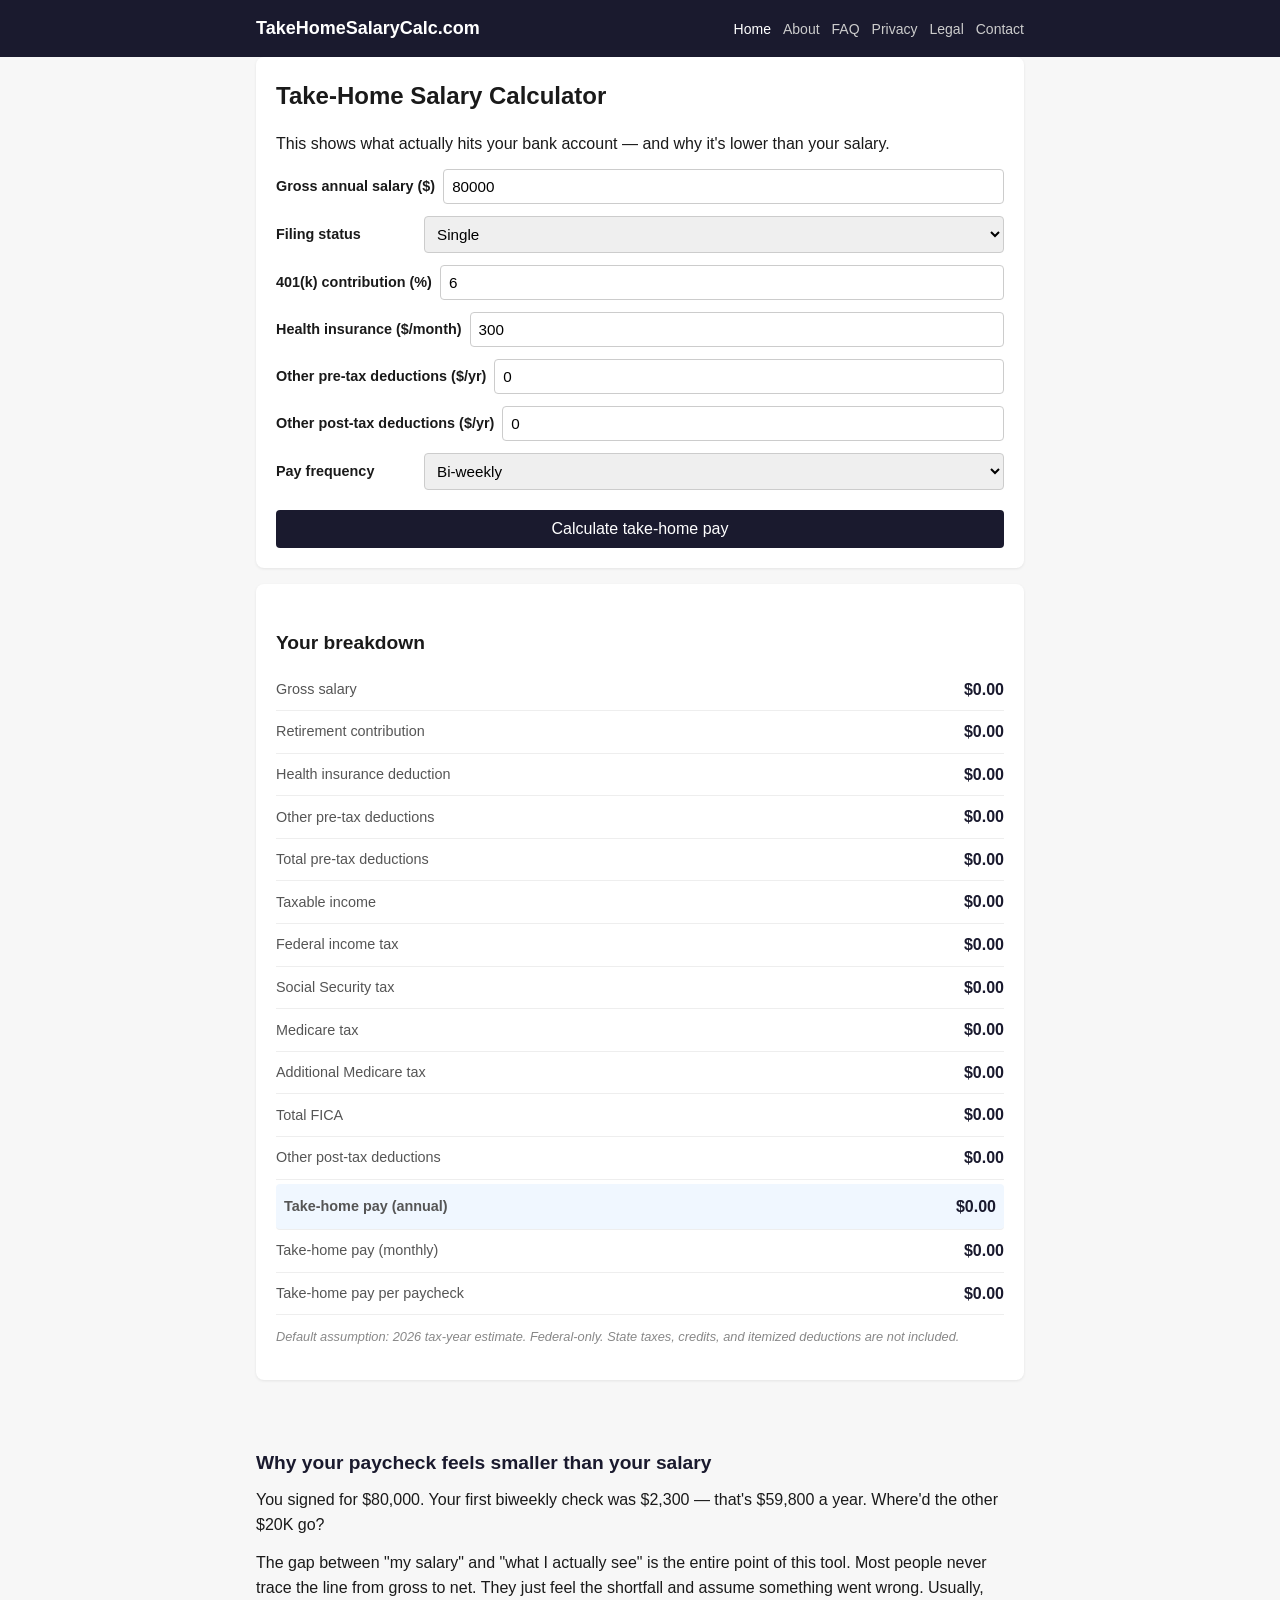
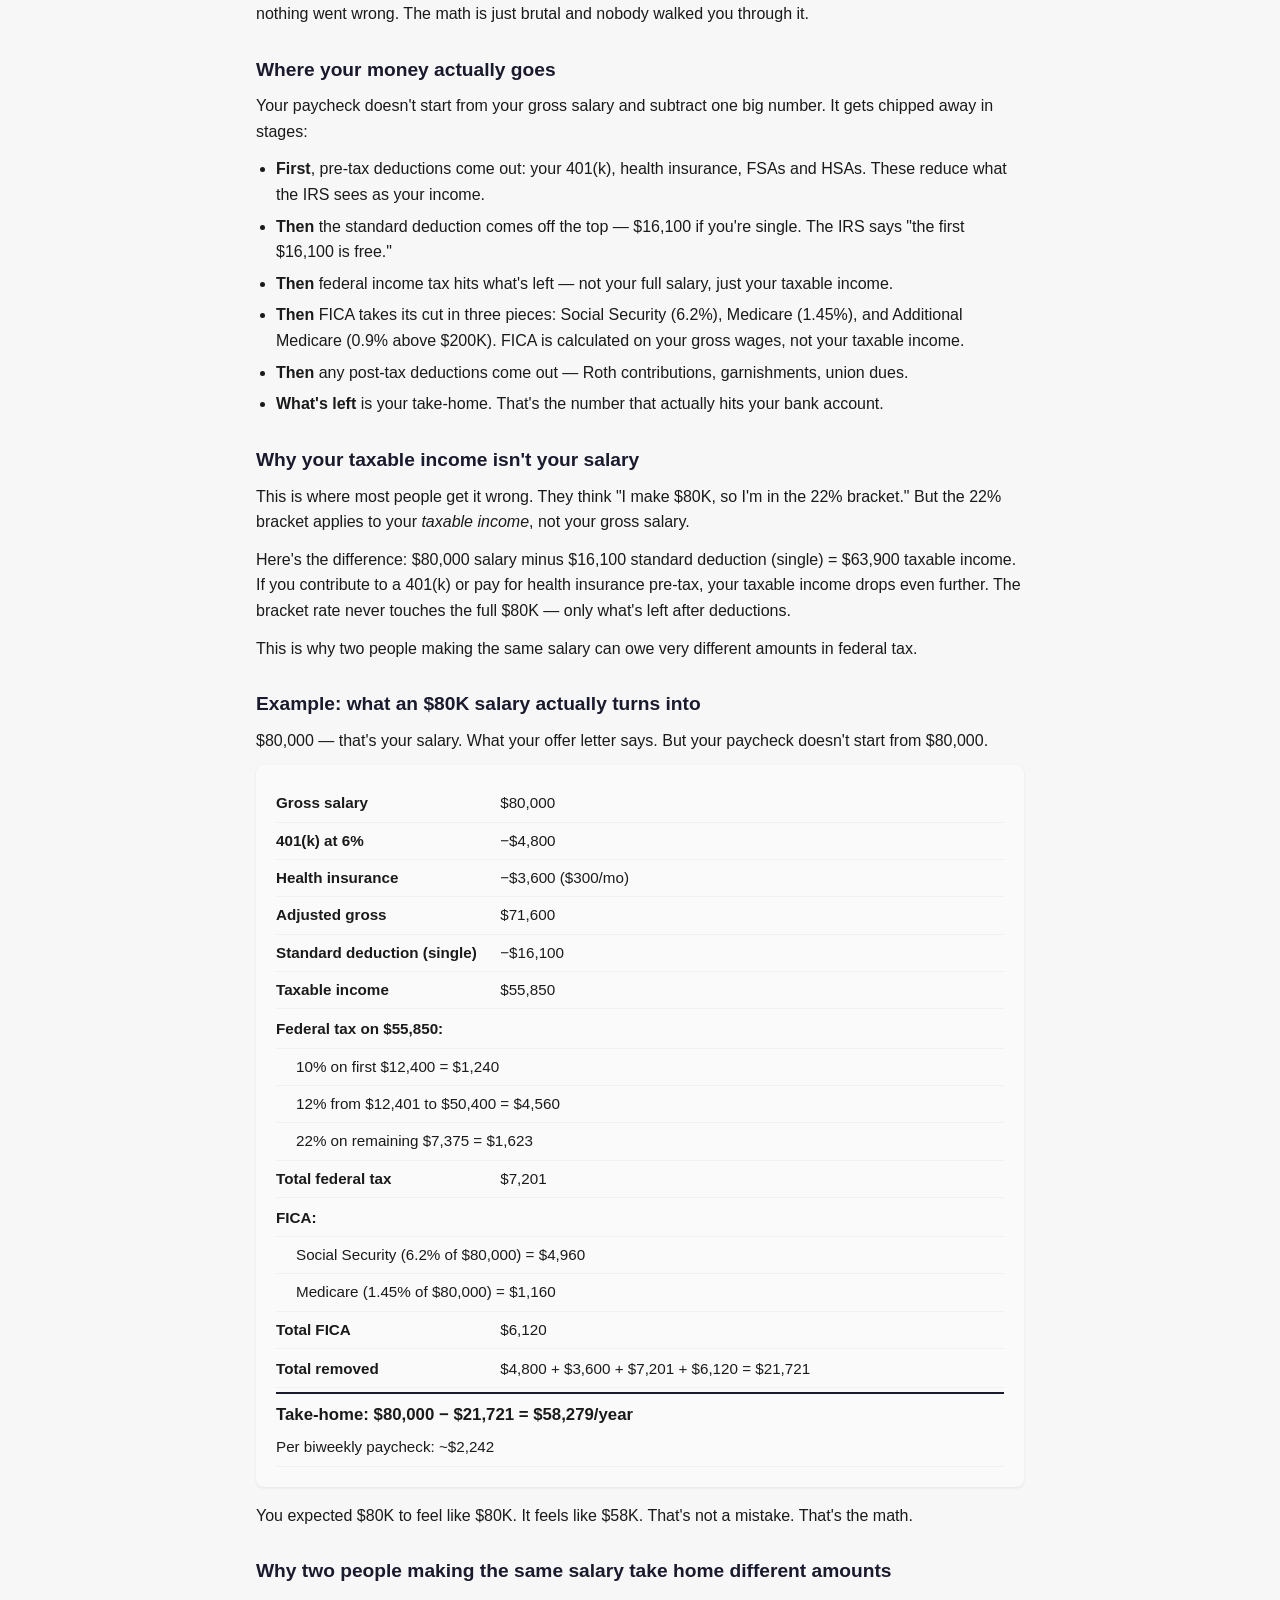
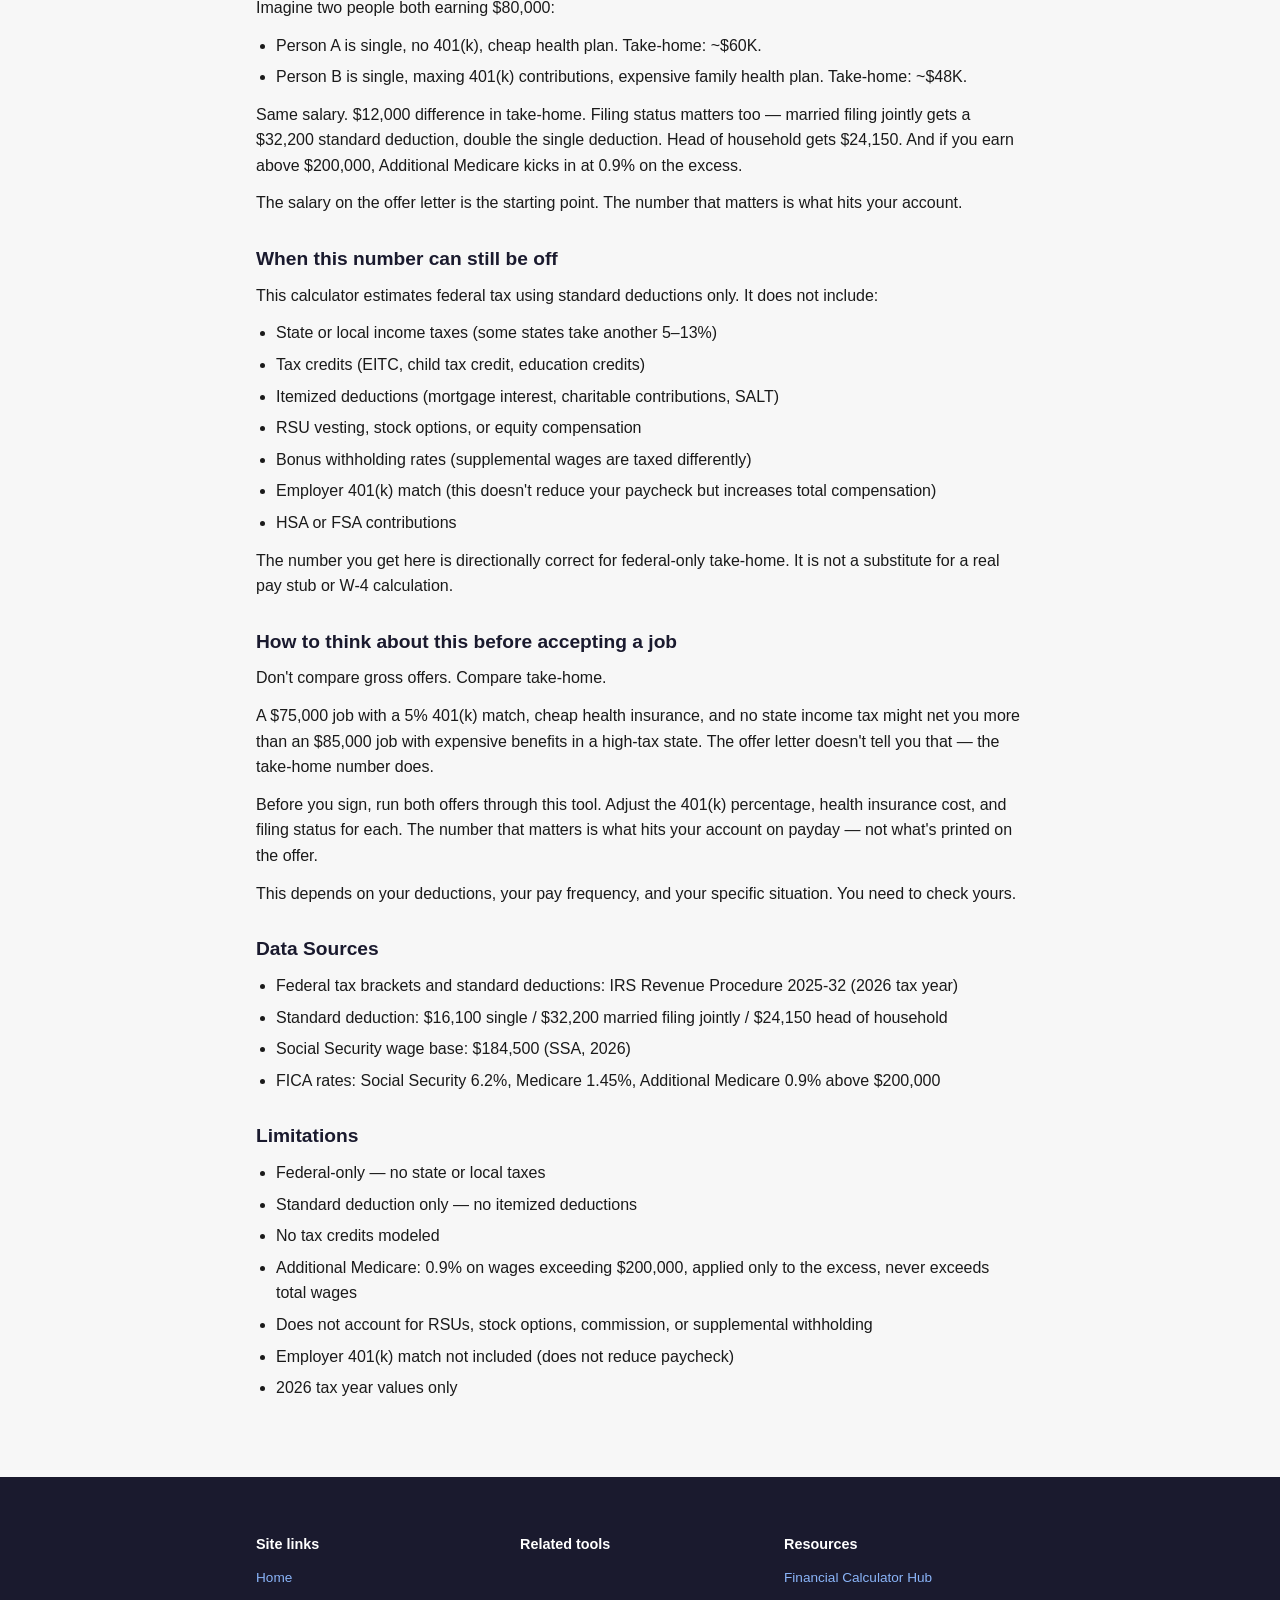
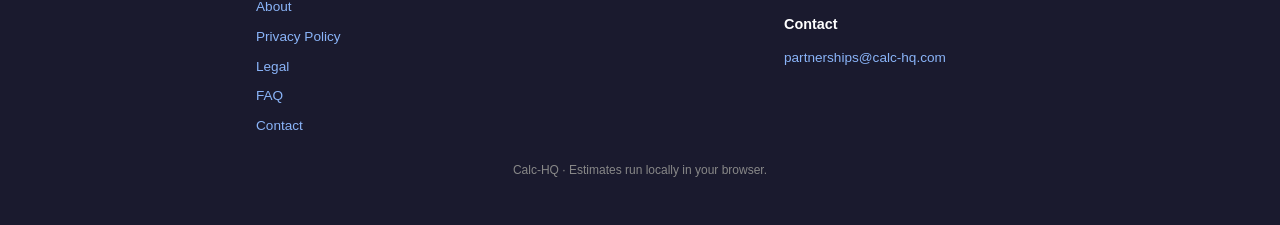
==== commit 7d468d78: "chore: update to 2026 federal tax rates - SS wage base: 176100 → 184500 (SSA 2026) - Standard deduct" ====
--- a/index.html
+++ b/index.html
@@ -72,7 +72,7 @@
     <div class="result-box highlight"><span class="result-label"><strong>Take-home pay (annual)</strong></span><span id="netAnnual" class="result-value">$0.00</span></div>
     <div class="result-box"><span class="result-label">Take-home pay (monthly)</span><span id="netMonthly" class="result-value">$0.00</span></div>
     <div class="result-box"><span id="perPaycheckLabel" class="result-label">Take-home pay per paycheck</span><span id="netPerPaycheck" class="result-value">$0.00</span></div>
-    <p class="notice">Default assumption: <span id="exampleTaxYear">2025 tax-year estimate</span>. Federal-only. State taxes, credits, and itemized deductions are not included.</p>
+    <p class="notice">Default assumption: <span id="exampleTaxYear">2026 tax-year estimate</span>. Federal-only. State taxes, credits, and itemized deductions are not included.</p>
   </section>
 
   <div class="adsense-unit" data-active="false" aria-label="Ad slot (inactive)"></div>
@@ -87,7 +87,7 @@
     <p>Your paycheck doesn't start from your gross salary and subtract one big number. It gets chipped away in stages:</p>
     <ul>
       <li><strong>First</strong>, pre-tax deductions come out: your 401(k), health insurance, FSAs and HSAs. These reduce what the IRS sees as your income.</li>
-      <li><strong>Then</strong> the standard deduction comes off the top — $15,750 if you're single. The IRS says "the first $15,750 is free."</li>
+      <li><strong>Then</strong> the standard deduction comes off the top — $16,100 if you're single. The IRS says "the first $16,100 is free."</li>
       <li><strong>Then</strong> federal income tax hits what's left — not your full salary, just your taxable income.</li>
       <li><strong>Then</strong> FICA takes its cut in three pieces: Social Security (6.2%), Medicare (1.45%), and Additional Medicare (0.9% above $200K). FICA is calculated on your gross wages, not your taxable income.</li>
       <li><strong>Then</strong> any post-tax deductions come out — Roth contributions, garnishments, union dues.</li>
@@ -96,7 +96,7 @@
 
     <h2>Why your taxable income isn't your salary</h2>
     <p>This is where most people get it wrong. They think "I make $80K, so I'm in the 22% bracket." But the 22% bracket applies to your <em>taxable income</em>, not your gross salary.</p>
-    <p>Here's the difference: $80,000 salary minus $15,750 standard deduction (single) = $64,250 taxable income. If you contribute to a 401(k) or pay for health insurance pre-tax, your taxable income drops even further. The bracket rate never touches the full $80K — only what's left after deductions.</p>
+    <p>Here's the difference: $80,000 salary minus $16,100 standard deduction (single) = $63,900 taxable income. If you contribute to a 401(k) or pay for health insurance pre-tax, your taxable income drops even further. The bracket rate never touches the full $80K — only what's left after deductions.</p>
     <p>This is why two people making the same salary can owe very different amounts in federal tax.</p>
 
     <h2>Example: what an $80K salary actually turns into</h2>
@@ -107,11 +107,11 @@
       <div class="breakdown-line"><strong>401(k) at 6%</strong> −$4,800</div>
       <div class="breakdown-line"><strong>Health insurance</strong> −$3,600 ($300/mo)</div>
       <div class="breakdown-line"><strong>Adjusted gross</strong> $71,600</div>
-      <div class="breakdown-line"><strong>Standard deduction (single)</strong> −$15,750</div>
+      <div class="breakdown-line"><strong>Standard deduction (single)</strong> −$16,100</div>
       <div class="breakdown-line"><strong>Taxable income</strong> $55,850</div>
       <div class="breakdown-line" style="padding-top:8px"><strong>Federal tax on $55,850:</strong></div>
-      <div class="breakdown-line" style="padding-left:20px">10% on first $11,925 = $1,193</div>
-      <div class="breakdown-line" style="padding-left:20px">12% from $11,926 to $48,475 = $4,386</div>
+      <div class="breakdown-line" style="padding-left:20px">10% on first $12,400 = $1,240</div>
+      <div class="breakdown-line" style="padding-left:20px">12% from $12,401 to $50,400 = $4,560</div>
       <div class="breakdown-line" style="padding-left:20px">22% on remaining $7,375 = $1,623</div>
       <div class="breakdown-line"><strong>Total federal tax</strong> $7,201</div>
       <div class="breakdown-line" style="padding-top:8px"><strong>FICA:</strong></div>
@@ -131,7 +131,7 @@
       <li>Person A is single, no 401(k), cheap health plan. Take-home: ~$60K.</li>
       <li>Person B is single, maxing 401(k) contributions, expensive family health plan. Take-home: ~$48K.</li>
     </ul>
-    <p>Same salary. $12,000 difference in take-home. Filing status matters too — married filing jointly gets a $31,500 standard deduction, nearly double the single deduction. Head of household gets $25,000. And if you earn above $200,000, Additional Medicare kicks in at 0.9% on the excess.</p>
+    <p>Same salary. $12,000 difference in take-home. Filing status matters too — married filing jointly gets a $32,200 standard deduction, double the single deduction. Head of household gets $24,150. And if you earn above $200,000, Additional Medicare kicks in at 0.9% on the excess.</p>
     <p>The salary on the offer letter is the starting point. The number that matters is what hits your account.</p>
 
     <h2>When this number can still be off</h2>
@@ -155,9 +155,9 @@
 
     <h2>Data Sources</h2>
     <ul>
-      <li>Federal tax brackets and standard deductions: IRS Revenue Procedure 2024-40 (2025 tax year)</li>
-      <li>Standard deduction: $15,750 single / $31,500 married filing jointly / $25,000 head of household</li>
-      <li>Social Security wage base: $176,100 (SSA, 2025)</li>
+      <li>Federal tax brackets and standard deductions: IRS Revenue Procedure 2025-32 (2026 tax year)</li>
+      <li>Standard deduction: $16,100 single / $32,200 married filing jointly / $24,150 head of household</li>
+      <li>Social Security wage base: $184,500 (SSA, 2026)</li>
       <li>FICA rates: Social Security 6.2%, Medicare 1.45%, Additional Medicare 0.9% above $200,000</li>
     </ul>
 
@@ -169,7 +169,7 @@
       <li>Additional Medicare: 0.9% on wages exceeding $200,000, applied only to the excess, never exceeds total wages</li>
       <li>Does not account for RSUs, stock options, commission, or supplemental withholding</li>
       <li>Employer 401(k) match not included (does not reduce paycheck)</li>
-      <li>2025 tax year values only</li>
+      <li>2026 tax year values only</li>
     </ul>
 
   </section>
